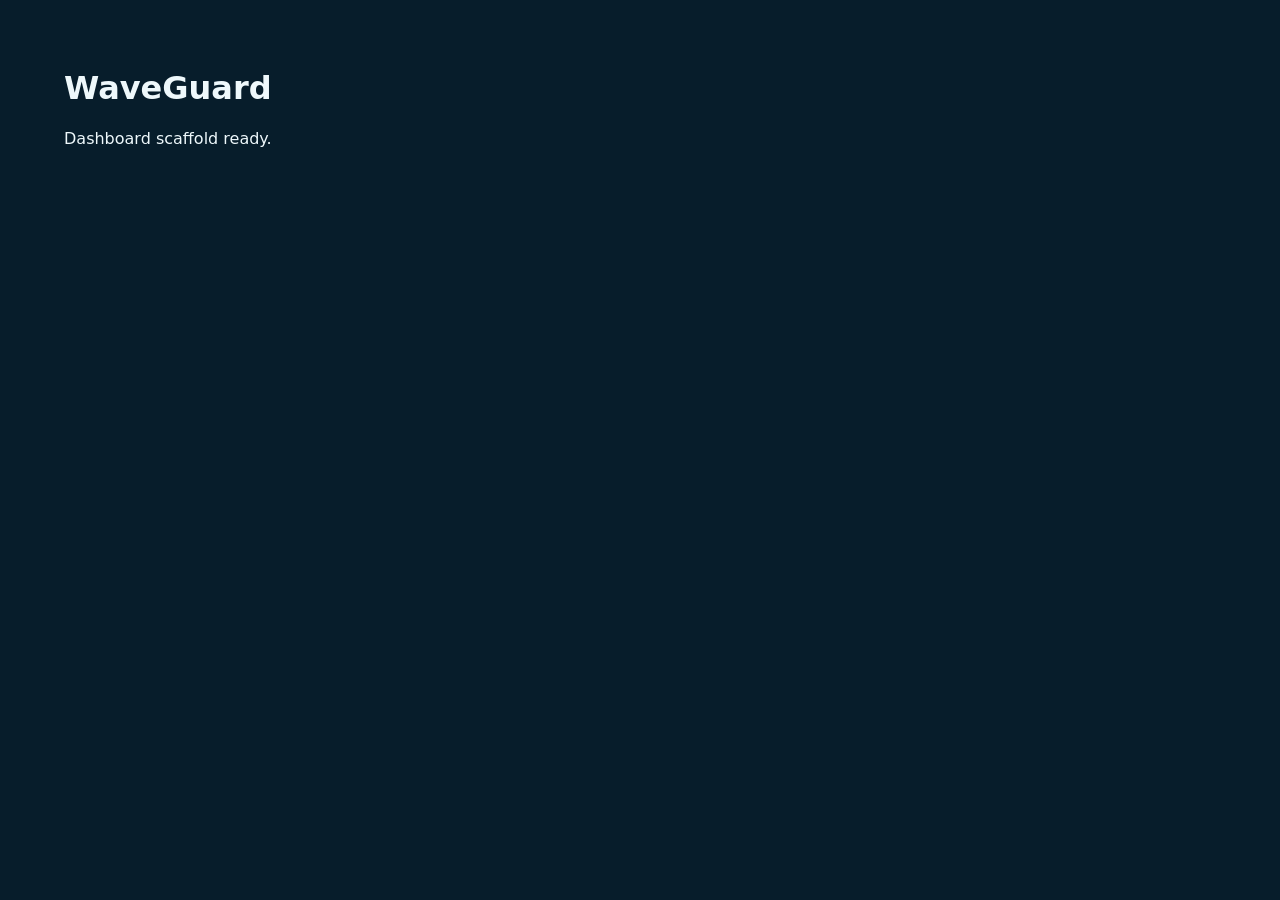
==== frontend/index.html @ 09211c55 "Add shared WaveGuard project foundation" ====
<!doctype html>
<html lang="en">
  <head>
    <meta charset="utf-8" />
    <meta name="viewport" content="width=device-width, initial-scale=1" />
    <title>WaveGuard</title>
    <link rel="stylesheet" href="styles.css" />
  </head>
  <body>
    <main>
      <h1>WaveGuard</h1>
      <p id="status">Dashboard scaffold ready.</p>
    </main>
    <script src="app.js"></script>
  </body>
</html>
---- frontend/styles.css ----
:root {
  color-scheme: dark;
  font-family: system-ui, sans-serif;
  background: #071d2b;
  color: #eef8fb;
}

body {
  margin: 0;
}

main {
  max-width: 72rem;
  margin: 0 auto;
  padding: 3rem 1.5rem;
}
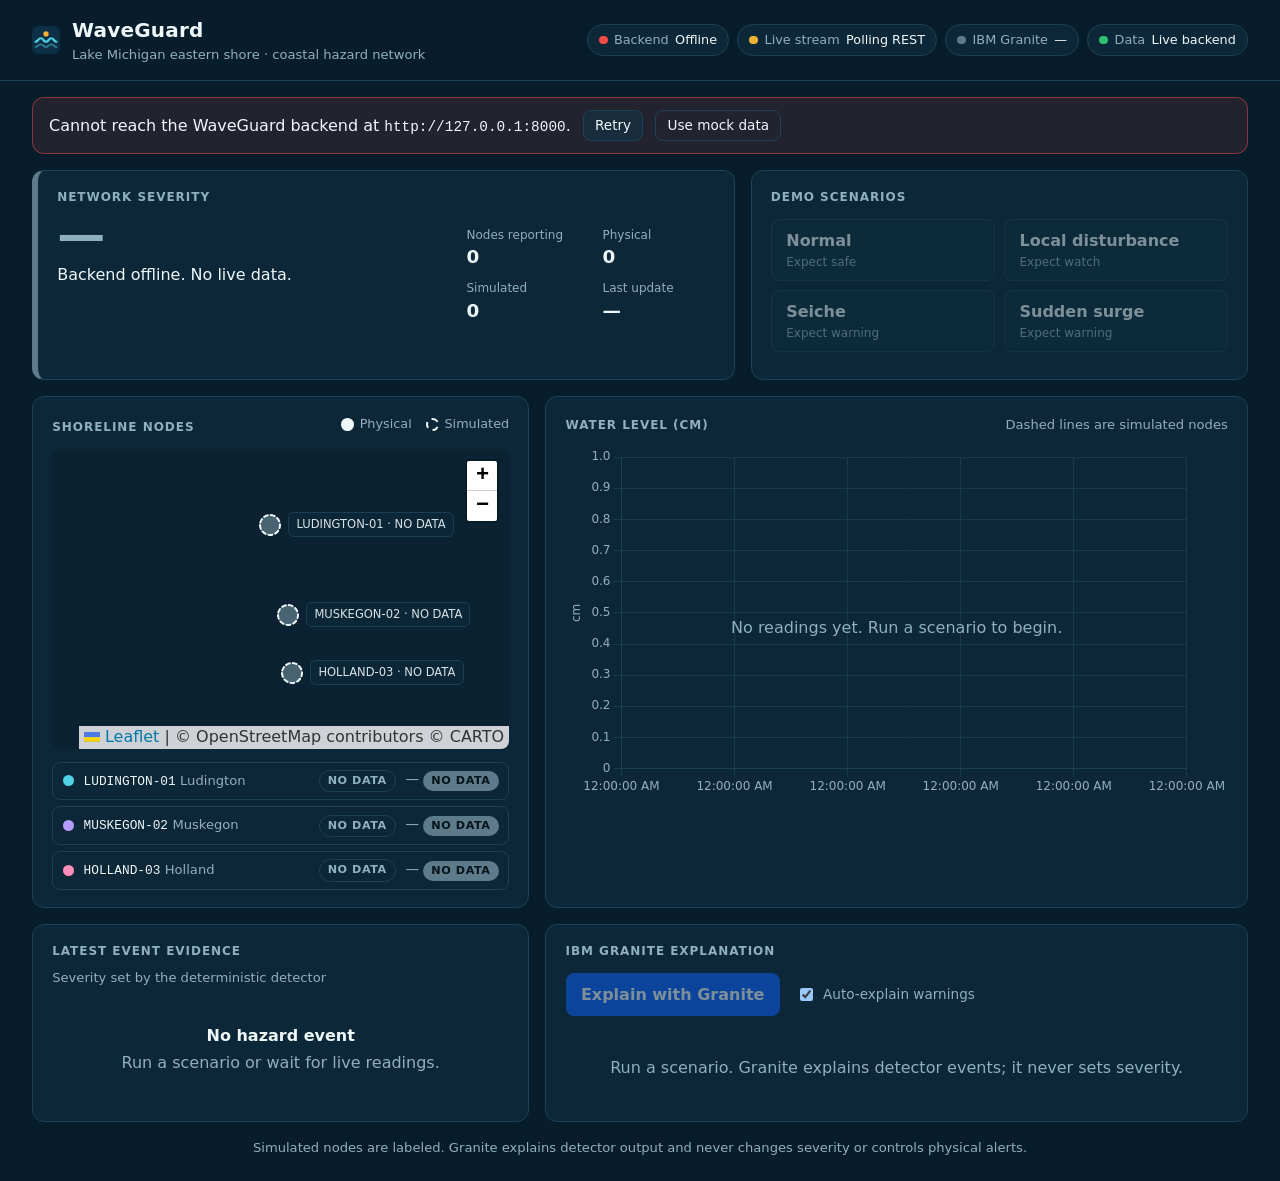
==== commit 4cc662c1: "Add operator dashboard and IBM Granite integration - Dashboard: network severity, node map with phys" ====
--- a/frontend/index.html
+++ b/frontend/index.html
@@ -3,14 +3,124 @@
   <head>
     <meta charset="utf-8" />
     <meta name="viewport" content="width=device-width, initial-scale=1" />
-    <title>WaveGuard</title>
+    <title>WaveGuard Operations</title>
+    <link rel="icon" href="assets/favicon.svg" type="image/svg+xml" />
+    <link rel="stylesheet" href="assets/vendor/leaflet/leaflet.css" />
     <link rel="stylesheet" href="styles.css" />
   </head>
   <body>
-    <main>
-      <h1>WaveGuard</h1>
-      <p id="status">Dashboard scaffold ready.</p>
+    <header class="topbar">
+      <div class="brand">
+        <img src="assets/favicon.svg" alt="" width="28" height="28" />
+        <div>
+          <h1>WaveGuard</h1>
+          <p>Lake Michigan eastern shore · coastal hazard network</p>
+        </div>
+      </div>
+      <ul class="status-list" aria-label="System status">
+        <li class="status" id="status-backend"><span class="dot"></span><span class="label">Backend</span><span class="value">Checking…</span></li>
+        <li class="status" id="status-stream"><span class="dot"></span><span class="label">Live stream</span><span class="value">—</span></li>
+        <li class="status" id="status-ibm"><span class="dot"></span><span class="label">IBM Granite</span><span class="value">—</span></li>
+        <li class="status" id="status-mode"><span class="dot"></span><span class="label">Data</span><span class="value">—</span></li>
+      </ul>
+    </header>
+
+    <div class="banner" id="offline-banner" hidden>
+      <span>Cannot reach the WaveGuard backend at <code id="api-url"></code>.</span>
+      <button type="button" class="button small" id="retry-backend">Retry</button>
+      <button type="button" class="button small ghost" id="use-mock">Use mock data</button>
+    </div>
+
+    <main class="grid">
+      <section class="panel summary" id="summary" aria-labelledby="summary-title" data-severity="unknown">
+        <div class="summary-main">
+          <h2 id="summary-title" class="eyebrow">Network severity</h2>
+          <p class="severity-word" id="overall-severity">—</p>
+          <p class="summary-text" id="summary-text">Waiting for readings…</p>
+        </div>
+        <dl class="summary-stats">
+          <div><dt>Nodes reporting</dt><dd id="stat-nodes">0</dd></div>
+          <div><dt>Physical</dt><dd id="stat-physical">0</dd></div>
+          <div><dt>Simulated</dt><dd id="stat-simulated">0</dd></div>
+          <div><dt>Last update</dt><dd id="stat-updated">—</dd></div>
+        </dl>
+      </section>
+
+      <section class="panel scenarios" aria-labelledby="scenarios-title">
+        <h2 id="scenarios-title" class="eyebrow">Demo scenarios</h2>
+        <div class="scenario-buttons">
+          <button type="button" class="button scenario" data-scenario="normal">
+            <span class="scenario-name">Normal</span><span class="scenario-hint">Expect safe</span>
+          </button>
+          <button type="button" class="button scenario" data-scenario="local_disturbance">
+            <span class="scenario-name">Local disturbance</span><span class="scenario-hint">Expect watch</span>
+          </button>
+          <button type="button" class="button scenario" data-scenario="seiche">
+            <span class="scenario-name">Seiche</span><span class="scenario-hint">Expect warning</span>
+          </button>
+          <button type="button" class="button scenario" data-scenario="sudden_surge">
+            <span class="scenario-name">Sudden surge</span><span class="scenario-hint">Expect warning</span>
+          </button>
+        </div>
+        <p class="muted small" id="scenario-status" role="status"></p>
+      </section>
+
+      <section class="panel map-panel" aria-labelledby="map-title">
+        <div class="panel-head">
+          <h2 id="map-title" class="eyebrow">Shoreline nodes</h2>
+          <div class="legend">
+            <span class="legend-item"><span class="marker-swatch physical"></span>Physical</span>
+            <span class="legend-item"><span class="marker-swatch simulated"></span>Simulated</span>
+          </div>
+        </div>
+        <div id="map" class="map" role="img" aria-label="Map of shoreline nodes"></div>
+        <ul class="node-list" id="node-list"></ul>
+      </section>
+
+      <section class="panel chart-panel" aria-labelledby="chart-title">
+        <div class="panel-head">
+          <h2 id="chart-title" class="eyebrow">Water level (cm)</h2>
+          <span class="muted small">Dashed lines are simulated nodes</span>
+        </div>
+        <div class="chart-wrap">
+          <canvas id="level-chart" aria-label="Live water level by node"></canvas>
+          <p class="chart-empty" id="chart-empty">No readings yet. Run a scenario to begin.</p>
+        </div>
+      </section>
+
+      <section class="panel event-panel" id="event-panel" aria-labelledby="event-title" aria-live="polite">
+        <div class="panel-head">
+          <h2 id="event-title" class="eyebrow">Latest event evidence</h2>
+          <span class="muted small">Severity set by the deterministic detector</span>
+        </div>
+        <div id="event-body"></div>
+      </section>
+
+      <section class="panel ibm-panel" aria-labelledby="ibm-title">
+        <div class="panel-head">
+          <h2 id="ibm-title" class="eyebrow">IBM Granite explanation</h2>
+          <span class="chip" id="ibm-model" hidden></span>
+        </div>
+        <div class="ibm-controls">
+          <button type="button" class="button primary" id="explain-button" disabled>Explain with Granite</button>
+          <label class="toggle">
+            <input type="checkbox" id="auto-explain" checked />
+            <span>Auto-explain warnings</span>
+          </label>
+        </div>
+        <div id="ibm-body" aria-live="polite"></div>
+      </section>
     </main>
+
+    <footer class="footer muted small">
+      Simulated nodes are labeled. Granite explains detector output and never changes severity or controls physical alerts.
+    </footer>
+
+    <script src="assets/vendor/chart.umd.min.js"></script>
+    <script src="assets/vendor/leaflet/leaflet.js"></script>
+    <script src="map.js"></script>
+    <script src="charts.js"></script>
+    <script src="mock.js"></script>
     <script src="app.js"></script>
   </body>
 </html>
--- a/frontend/assets/vendor/leaflet/leaflet.css
+++ b/frontend/assets/vendor/leaflet/leaflet.css
@@ -0,0 +1,661 @@
+/* required styles */
+
+.leaflet-pane,
+.leaflet-tile,
+.leaflet-marker-icon,
+.leaflet-marker-shadow,
+.leaflet-tile-container,
+.leaflet-pane > svg,
+.leaflet-pane > canvas,
+.leaflet-zoom-box,
+.leaflet-image-layer,
+.leaflet-layer {
+	position: absolute;
+	left: 0;
+	top: 0;
+	}
+.leaflet-container {
+	overflow: hidden;
+	}
+.leaflet-tile,
+.leaflet-marker-icon,
+.leaflet-marker-shadow {
+	-webkit-user-select: none;
+	   -moz-user-select: none;
+	        user-select: none;
+	  -webkit-user-drag: none;
+	}
+/* Prevents IE11 from highlighting tiles in blue */
+.leaflet-tile::selection {
+	background: transparent;
+}
+/* Safari renders non-retina tile on retina better with this, but Chrome is worse */
+.leaflet-safari .leaflet-tile {
+	image-rendering: -webkit-optimize-contrast;
+	}
+/* hack that prevents hw layers "stretching" when loading new tiles */
+.leaflet-safari .leaflet-tile-container {
+	width: 1600px;
+	height: 1600px;
+	-webkit-transform-origin: 0 0;
+	}
+.leaflet-marker-icon,
+.leaflet-marker-shadow {
+	display: block;
+	}
+/* .leaflet-container svg: reset svg max-width decleration shipped in Joomla! (joomla.org) 3.x */
+/* .leaflet-container img: map is broken in FF if you have max-width: 100% on tiles */
+.leaflet-container .leaflet-overlay-pane svg {
+	max-width: none !important;
+	max-height: none !important;
+	}
+.leaflet-container .leaflet-marker-pane img,
+.leaflet-container .leaflet-shadow-pane img,
+.leaflet-container .leaflet-tile-pane img,
+.leaflet-container img.leaflet-image-layer,
+.leaflet-container .leaflet-tile {
+	max-width: none !important;
+	max-height: none !important;
+	width: auto;
+	padding: 0;
+	}
+
+.leaflet-container img.leaflet-tile {
+	/* See: https://bugs.chromium.org/p/chromium/issues/detail?id=600120 */
+	mix-blend-mode: plus-lighter;
+}
+
+.leaflet-container.leaflet-touch-zoom {
+	-ms-touch-action: pan-x pan-y;
+	touch-action: pan-x pan-y;
+	}
+.leaflet-container.leaflet-touch-drag {
+	-ms-touch-action: pinch-zoom;
+	/* Fallback for FF which doesn't support pinch-zoom */
+	touch-action: none;
+	touch-action: pinch-zoom;
+}
+.leaflet-container.leaflet-touch-drag.leaflet-touch-zoom {
+	-ms-touch-action: none;
+	touch-action: none;
+}
+.leaflet-container {
+	-webkit-tap-highlight-color: transparent;
+}
+.leaflet-container a {
+	-webkit-tap-highlight-color: rgba(51, 181, 229, 0.4);
+}
+.leaflet-tile {
+	filter: inherit;
+	visibility: hidden;
+	}
+.leaflet-tile-loaded {
+	visibility: inherit;
+	}
+.leaflet-zoom-box {
+	width: 0;
+	height: 0;
+	-moz-box-sizing: border-box;
+	     box-sizing: border-box;
+	z-index: 800;
+	}
+/* workaround for https://bugzilla.mozilla.org/show_bug.cgi?id=888319 */
+.leaflet-overlay-pane svg {
+	-moz-user-select: none;
+	}
+
+.leaflet-pane         { z-index: 400; }
+
+.leaflet-tile-pane    { z-index: 200; }
+.leaflet-overlay-pane { z-index: 400; }
+.leaflet-shadow-pane  { z-index: 500; }
+.leaflet-marker-pane  { z-index: 600; }
+.leaflet-tooltip-pane   { z-index: 650; }
+.leaflet-popup-pane   { z-index: 700; }
+
+.leaflet-map-pane canvas { z-index: 100; }
+.leaflet-map-pane svg    { z-index: 200; }
+
+.leaflet-vml-shape {
+	width: 1px;
+	height: 1px;
+	}
+.lvml {
+	behavior: url(#default#VML);
+	display: inline-block;
+	position: absolute;
+	}
+
+
+/* control positioning */
+
+.leaflet-control {
+	position: relative;
+	z-index: 800;
+	pointer-events: visiblePainted; /* IE 9-10 doesn't have auto */
+	pointer-events: auto;
+	}
+.leaflet-top,
+.leaflet-bottom {
+	position: absolute;
+	z-index: 1000;
+	pointer-events: none;
+	}
+.leaflet-top {
+	top: 0;
+	}
+.leaflet-right {
+	right: 0;
+	}
+.leaflet-bottom {
+	bottom: 0;
+	}
+.leaflet-left {
+	left: 0;
+	}
+.leaflet-control {
+	float: left;
+	clear: both;
+	}
+.leaflet-right .leaflet-control {
+	float: right;
+	}
+.leaflet-top .leaflet-control {
+	margin-top: 10px;
+	}
+.leaflet-bottom .leaflet-control {
+	margin-bottom: 10px;
+	}
+.leaflet-left .leaflet-control {
+	margin-left: 10px;
+	}
+.leaflet-right .leaflet-control {
+	margin-right: 10px;
+	}
+
+
+/* zoom and fade animations */
+
+.leaflet-fade-anim .leaflet-popup {
+	opacity: 0;
+	-webkit-transition: opacity 0.2s linear;
+	   -moz-transition: opacity 0.2s linear;
+	        transition: opacity 0.2s linear;
+	}
+.leaflet-fade-anim .leaflet-map-pane .leaflet-popup {
+	opacity: 1;
+	}
+.leaflet-zoom-animated {
+	-webkit-transform-origin: 0 0;
+	    -ms-transform-origin: 0 0;
+	        transform-origin: 0 0;
+	}
+svg.leaflet-zoom-animated {
+	will-change: transform;
+}
+
+.leaflet-zoom-anim .leaflet-zoom-animated {
+	-webkit-transition: -webkit-transform 0.25s cubic-bezier(0,0,0.25,1);
+	   -moz-transition:    -moz-transform 0.25s cubic-bezier(0,0,0.25,1);
+	        transition:         transform 0.25s cubic-bezier(0,0,0.25,1);
+	}
+.leaflet-zoom-anim .leaflet-tile,
+.leaflet-pan-anim .leaflet-tile {
+	-webkit-transition: none;
+	   -moz-transition: none;
+	        transition: none;
+	}
+
+.leaflet-zoom-anim .leaflet-zoom-hide {
+	visibility: hidden;
+	}
+
+
+/* cursors */
+
+.leaflet-interactive {
+	cursor: pointer;
+	}
+.leaflet-grab {
+	cursor: -webkit-grab;
+	cursor:    -moz-grab;
+	cursor:         grab;
+	}
+.leaflet-crosshair,
+.leaflet-crosshair .leaflet-interactive {
+	cursor: crosshair;
+	}
+.leaflet-popup-pane,
+.leaflet-control {
+	cursor: auto;
+	}
+.leaflet-dragging .leaflet-grab,
+.leaflet-dragging .leaflet-grab .leaflet-interactive,
+.leaflet-dragging .leaflet-marker-draggable {
+	cursor: move;
+	cursor: -webkit-grabbing;
+	cursor:    -moz-grabbing;
+	cursor:         grabbing;
+	}
+
+/* marker & overlays interactivity */
+.leaflet-marker-icon,
+.leaflet-marker-shadow,
+.leaflet-image-layer,
+.leaflet-pane > svg path,
+.leaflet-tile-container {
+	pointer-events: none;
+	}
+
+.leaflet-marker-icon.leaflet-interactive,
+.leaflet-image-layer.leaflet-interactive,
+.leaflet-pane > svg path.leaflet-interactive,
+svg.leaflet-image-layer.leaflet-interactive path {
+	pointer-events: visiblePainted; /* IE 9-10 doesn't have auto */
+	pointer-events: auto;
+	}
+
+/* visual tweaks */
+
+.leaflet-container {
+	background: #ddd;
+	outline-offset: 1px;
+	}
+.leaflet-container a {
+	color: #0078A8;
+	}
+.leaflet-zoom-box {
+	border: 2px dotted #38f;
+	background: rgba(255,255,255,0.5);
+	}
+
+
+/* general typography */
+.leaflet-container {
+	font-family: "Helvetica Neue", Arial, Helvetica, sans-serif;
+	font-size: 12px;
+	font-size: 0.75rem;
+	line-height: 1.5;
+	}
+
+
+/* general toolbar styles */
+
+.leaflet-bar {
+	box-shadow: 0 1px 5px rgba(0,0,0,0.65);
+	border-radius: 4px;
+	}
+.leaflet-bar a {
+	background-color: #fff;
+	border-bottom: 1px solid #ccc;
+	width: 26px;
+	height: 26px;
+	line-height: 26px;
+	display: block;
+	text-align: center;
+	text-decoration: none;
+	color: black;
+	}
+.leaflet-bar a,
+.leaflet-control-layers-toggle {
+	background-position: 50% 50%;
+	background-repeat: no-repeat;
+	display: block;
+	}
+.leaflet-bar a:hover,
+.leaflet-bar a:focus {
+	background-color: #f4f4f4;
+	}
+.leaflet-bar a:first-child {
+	border-top-left-radius: 4px;
+	border-top-right-radius: 4px;
+	}
+.leaflet-bar a:last-child {
+	border-bottom-left-radius: 4px;
+	border-bottom-right-radius: 4px;
+	border-bottom: none;
+	}
+.leaflet-bar a.leaflet-disabled {
+	cursor: default;
+	background-color: #f4f4f4;
+	color: #bbb;
+	}
+
+.leaflet-touch .leaflet-bar a {
+	width: 30px;
+	height: 30px;
+	line-height: 30px;
+	}
+.leaflet-touch .leaflet-bar a:first-child {
+	border-top-left-radius: 2px;
+	border-top-right-radius: 2px;
+	}
+.leaflet-touch .leaflet-bar a:last-child {
+	border-bottom-left-radius: 2px;
+	border-bottom-right-radius: 2px;
+	}
+
+/* zoom control */
+
+.leaflet-control-zoom-in,
+.leaflet-control-zoom-out {
+	font: bold 18px 'Lucida Console', Monaco, monospace;
+	text-indent: 1px;
+	}
+
+.leaflet-touch .leaflet-control-zoom-in, .leaflet-touch .leaflet-control-zoom-out  {
+	font-size: 22px;
+	}
+
+
+/* layers control */
+
+.leaflet-control-layers {
+	box-shadow: 0 1px 5px rgba(0,0,0,0.4);
+	background: #fff;
+	border-radius: 5px;
+	}
+.leaflet-control-layers-toggle {
+	background-image: url(images/layers.png);
+	width: 36px;
+	height: 36px;
+	}
+.leaflet-retina .leaflet-control-layers-toggle {
+	background-image: url(images/layers-2x.png);
+	background-size: 26px 26px;
+	}
+.leaflet-touch .leaflet-control-layers-toggle {
+	width: 44px;
+	height: 44px;
+	}
+.leaflet-control-layers .leaflet-control-layers-list,
+.leaflet-control-layers-expanded .leaflet-control-layers-toggle {
+	display: none;
+	}
+.leaflet-control-layers-expanded .leaflet-control-layers-list {
+	display: block;
+	position: relative;
+	}
+.leaflet-control-layers-expanded {
+	padding: 6px 10px 6px 6px;
+	color: #333;
+	background: #fff;
+	}
+.leaflet-control-layers-scrollbar {
+	overflow-y: scroll;
+	overflow-x: hidden;
+	padding-right: 5px;
+	}
+.leaflet-control-layers-selector {
+	margin-top: 2px;
+	position: relative;
+	top: 1px;
+	}
+.leaflet-control-layers label {
+	display: block;
+	font-size: 13px;
+	font-size: 1.08333em;
+	}
+.leaflet-control-layers-separator {
+	height: 0;
+	border-top: 1px solid #ddd;
+	margin: 5px -10px 5px -6px;
+	}
+
+/* Default icon URLs */
+.leaflet-default-icon-path { /* used only in path-guessing heuristic, see L.Icon.Default */
+	background-image: url(images/marker-icon.png);
+	}
+
+
+/* attribution and scale controls */
+
+.leaflet-container .leaflet-control-attribution {
+	background: #fff;
+	background: rgba(255, 255, 255, 0.8);
+	margin: 0;
+	}
+.leaflet-control-attribution,
+.leaflet-control-scale-line {
+	padding: 0 5px;
+	color: #333;
+	line-height: 1.4;
+	}
+.leaflet-control-attribution a {
+	text-decoration: none;
+	}
+.leaflet-control-attribution a:hover,
+.leaflet-control-attribution a:focus {
+	text-decoration: underline;
+	}
+.leaflet-attribution-flag {
+	display: inline !important;
+	vertical-align: baseline !important;
+	width: 1em;
+	height: 0.6669em;
+	}
+.leaflet-left .leaflet-control-scale {
+	margin-left: 5px;
+	}
+.leaflet-bottom .leaflet-control-scale {
+	margin-bottom: 5px;
+	}
+.leaflet-control-scale-line {
+	border: 2px solid #777;
+	border-top: none;
+	line-height: 1.1;
+	padding: 2px 5px 1px;
+	white-space: nowrap;
+	-moz-box-sizing: border-box;
+	     box-sizing: border-box;
+	background: rgba(255, 255, 255, 0.8);
+	text-shadow: 1px 1px #fff;
+	}
+.leaflet-control-scale-line:not(:first-child) {
+	border-top: 2px solid #777;
+	border-bottom: none;
+	margin-top: -2px;
+	}
+.leaflet-control-scale-line:not(:first-child):not(:last-child) {
+	border-bottom: 2px solid #777;
+	}
+
+.leaflet-touch .leaflet-control-attribution,
+.leaflet-touch .leaflet-control-layers,
+.leaflet-touch .leaflet-bar {
+	box-shadow: none;
+	}
+.leaflet-touch .leaflet-control-layers,
+.leaflet-touch .leaflet-bar {
+	border: 2px solid rgba(0,0,0,0.2);
+	background-clip: padding-box;
+	}
+
+
+/* popup */
+
+.leaflet-popup {
+	position: absolute;
+	text-align: center;
+	margin-bottom: 20px;
+	}
+.leaflet-popup-content-wrapper {
+	padding: 1px;
+	text-align: left;
+	border-radius: 12px;
+	}
+.leaflet-popup-content {
+	margin: 13px 24px 13px 20px;
+	line-height: 1.3;
+	font-size: 13px;
+	font-size: 1.08333em;
+	min-height: 1px;
+	}
+.leaflet-popup-content p {
+	margin: 17px 0;
+	margin: 1.3em 0;
+	}
+.leaflet-popup-tip-container {
+	width: 40px;
+	height: 20px;
+	position: absolute;
+	left: 50%;
+	margin-top: -1px;
+	margin-left: -20px;
+	overflow: hidden;
+	pointer-events: none;
+	}
+.leaflet-popup-tip {
+	width: 17px;
+	height: 17px;
+	padding: 1px;
+
+	margin: -10px auto 0;
+	pointer-events: auto;
+
+	-webkit-transform: rotate(45deg);
+	   -moz-transform: rotate(45deg);
+	    -ms-transform: rotate(45deg);
+	        transform: rotate(45deg);
+	}
+.leaflet-popup-content-wrapper,
+.leaflet-popup-tip {
+	background: white;
+	color: #333;
+	box-shadow: 0 3px 14px rgba(0,0,0,0.4);
+	}
+.leaflet-container a.leaflet-popup-close-button {
+	position: absolute;
+	top: 0;
+	right: 0;
+	border: none;
+	text-align: center;
+	width: 24px;
+	height: 24px;
+	font: 16px/24px Tahoma, Verdana, sans-serif;
+	color: #757575;
+	text-decoration: none;
+	background: transparent;
+	}
+.leaflet-container a.leaflet-popup-close-button:hover,
+.leaflet-container a.leaflet-popup-close-button:focus {
+	color: #585858;
+	}
+.leaflet-popup-scrolled {
+	overflow: auto;
+	}
+
+.leaflet-oldie .leaflet-popup-content-wrapper {
+	-ms-zoom: 1;
+	}
+.leaflet-oldie .leaflet-popup-tip {
+	width: 24px;
+	margin: 0 auto;
+
+	-ms-filter: "progid:DXImageTransform.Microsoft.Matrix(M11=0.70710678, M12=0.70710678, M21=-0.70710678, M22=0.70710678)";
+	filter: progid:DXImageTransform.Microsoft.Matrix(M11=0.70710678, M12=0.70710678, M21=-0.70710678, M22=0.70710678);
+	}
+
+.leaflet-oldie .leaflet-control-zoom,
+.leaflet-oldie .leaflet-control-layers,
+.leaflet-oldie .leaflet-popup-content-wrapper,
+.leaflet-oldie .leaflet-popup-tip {
+	border: 1px solid #999;
+	}
+
+
+/* div icon */
+
+.leaflet-div-icon {
+	background: #fff;
+	border: 1px solid #666;
+	}
+
+
+/* Tooltip */
+/* Base styles for the element that has a tooltip */
+.leaflet-tooltip {
+	position: absolute;
+	padding: 6px;
+	background-color: #fff;
+	border: 1px solid #fff;
+	border-radius: 3px;
+	color: #222;
+	white-space: nowrap;
+	-webkit-user-select: none;
+	-moz-user-select: none;
+	-ms-user-select: none;
+	user-select: none;
+	pointer-events: none;
+	box-shadow: 0 1px 3px rgba(0,0,0,0.4);
+	}
+.leaflet-tooltip.leaflet-interactive {
+	cursor: pointer;
+	pointer-events: auto;
+	}
+.leaflet-tooltip-top:before,
+.leaflet-tooltip-bottom:before,
+.leaflet-tooltip-left:before,
+.leaflet-tooltip-right:before {
+	position: absolute;
+	pointer-events: none;
+	border: 6px solid transparent;
+	background: transparent;
+	content: "";
+	}
+
+/* Directions */
+
+.leaflet-tooltip-bottom {
+	margin-top: 6px;
+}
+.leaflet-tooltip-top {
+	margin-top: -6px;
+}
+.leaflet-tooltip-bottom:before,
+.leaflet-tooltip-top:before {
+	left: 50%;
+	margin-left: -6px;
+	}
+.leaflet-tooltip-top:before {
+	bottom: 0;
+	margin-bottom: -12px;
+	border-top-color: #fff;
+	}
+.leaflet-tooltip-bottom:before {
+	top: 0;
+	margin-top: -12px;
+	margin-left: -6px;
+	border-bottom-color: #fff;
+	}
+.leaflet-tooltip-left {
+	margin-left: -6px;
+}
+.leaflet-tooltip-right {
+	margin-left: 6px;
+}
+.leaflet-tooltip-left:before,
+.leaflet-tooltip-right:before {
+	top: 50%;
+	margin-top: -6px;
+	}
+.leaflet-tooltip-left:before {
+	right: 0;
+	margin-right: -12px;
+	border-left-color: #fff;
+	}
+.leaflet-tooltip-right:before {
+	left: 0;
+	margin-left: -12px;
+	border-right-color: #fff;
+	}
+
+/* Printing */
+
+@media print {
+	/* Prevent printers from removing background-images of controls. */
+	.leaflet-control {
+		-webkit-print-color-adjust: exact;
+		print-color-adjust: exact;
+		}
+	}
--- a/frontend/styles.css
+++ b/frontend/styles.css
@@ -1,16 +1,798 @@
 :root {
   color-scheme: dark;
-  font-family: system-ui, sans-serif;
-  background: #071d2b;
-  color: #eef8fb;
+  --bg: #071d2b;
+  --panel: #0c2737;
+  --panel-raised: #11334699;
+  --border: #1c4257;
+  --text: #eef8fb;
+  --muted: #8fb0c0;
+  --accent: #4fd1e8;
+  --safe: #2fbf71;
+  --watch: #f2b134;
+  --warning: #ef4b4b;
+  --unknown: #5d7b8a;
+  --node-ludington: #4fd1e8;
+  --node-muskegon: #b69cff;
+  --node-holland: #ff8fb8;
+  --radius: 12px;
+  --mono: ui-monospace, "Cascadia Mono", "SF Mono", Menlo, Consolas, monospace;
+  font-family: system-ui, -apple-system, "Segoe UI", sans-serif;
+  background: var(--bg);
+  color: var(--text);
+}
+
+* {
+  box-sizing: border-box;
 }
 
 body {
   margin: 0;
-}
-
-main {
-  max-width: 72rem;
+  min-height: 100vh;
+  background: var(--bg);
+  line-height: 1.45;
+}
+
+h1,
+h2,
+h3,
+p {
+  margin: 0;
+}
+
+code {
+  font-family: var(--mono);
+  font-size: 0.9em;
+}
+
+.muted {
+  color: var(--muted);
+}
+
+.small {
+  font-size: 0.82rem;
+}
+
+.eyebrow {
+  font-size: 0.75rem;
+  font-weight: 600;
+  letter-spacing: 0.08em;
+  text-transform: uppercase;
+  color: var(--muted);
+}
+
+/* Top bar */
+
+.topbar {
+  display: flex;
+  flex-wrap: wrap;
+  gap: 1rem;
+  align-items: center;
+  justify-content: space-between;
+  padding: 1rem clamp(1rem, 3vw, 2rem);
+  border-bottom: 1px solid var(--border);
+}
+
+.brand {
+  display: flex;
+  gap: 0.75rem;
+  align-items: center;
+}
+
+.brand h1 {
+  font-size: 1.25rem;
+  letter-spacing: 0.01em;
+}
+
+.brand p {
+  font-size: 0.82rem;
+  color: var(--muted);
+}
+
+.status-list {
+  display: flex;
+  flex-wrap: wrap;
+  gap: 0.5rem;
+  margin: 0;
+  padding: 0;
+  list-style: none;
+}
+
+.status {
+  display: flex;
+  gap: 0.4rem;
+  align-items: center;
+  padding: 0.35rem 0.7rem;
+  border: 1px solid var(--border);
+  border-radius: 999px;
+  font-size: 0.8rem;
+  background: var(--panel);
+}
+
+.status .label {
+  color: var(--muted);
+}
+
+.dot {
+  width: 0.55rem;
+  height: 0.55rem;
+  border-radius: 50%;
+  background: var(--unknown);
+  flex: none;
+}
+
+.status[data-tone="ok"] .dot {
+  background: var(--safe);
+}
+
+.status[data-tone="pending"] .dot {
+  background: var(--watch);
+  animation: pulse 1.2s ease-in-out infinite;
+}
+
+.status[data-tone="bad"] .dot {
+  background: var(--warning);
+}
+
+.status[data-tone="info"] .dot {
+  background: var(--accent);
+}
+
+@keyframes pulse {
+  50% {
+    opacity: 0.35;
+  }
+}
+
+.banner {
+  display: flex;
+  flex-wrap: wrap;
+  gap: 0.75rem;
+  align-items: center;
+  margin: 1rem clamp(1rem, 3vw, 2rem) 0;
+  padding: 0.75rem 1rem;
+  border: 1px solid color-mix(in srgb, var(--warning) 50%, transparent);
+  border-radius: var(--radius);
+  background: color-mix(in srgb, var(--warning) 12%, var(--bg));
+}
+
+.banner[hidden] {
+  display: none;
+}
+
+/* Layout */
+
+.grid {
+  display: grid;
+  grid-template-columns: repeat(12, minmax(0, 1fr));
+  gap: 1rem;
+  padding: 1rem clamp(1rem, 3vw, 2rem);
+  max-width: 96rem;
   margin: 0 auto;
-  padding: 3rem 1.5rem;
-}
+}
+
+.panel {
+  min-width: 0;
+  padding: 1.1rem 1.2rem;
+  border: 1px solid var(--border);
+  border-radius: var(--radius);
+  background: var(--panel);
+}
+
+.panel-head {
+  display: flex;
+  flex-wrap: wrap;
+  gap: 0.5rem;
+  align-items: baseline;
+  justify-content: space-between;
+  margin-bottom: 0.8rem;
+}
+
+.summary {
+  grid-column: span 7;
+}
+
+.scenarios {
+  grid-column: span 5;
+}
+
+.map-panel {
+  grid-column: span 5;
+}
+
+.chart-panel {
+  grid-column: span 7;
+}
+
+.event-panel {
+  grid-column: span 5;
+}
+
+.ibm-panel {
+  grid-column: span 7;
+}
+
+@media (max-width: 1100px) {
+  .summary,
+  .scenarios,
+  .map-panel,
+  .chart-panel,
+  .event-panel,
+  .ibm-panel {
+    grid-column: 1 / -1;
+  }
+}
+
+/* Network summary */
+
+.summary {
+  display: flex;
+  flex-wrap: wrap;
+  gap: 1.25rem;
+  justify-content: space-between;
+  border-left: 6px solid var(--sev, var(--unknown));
+  transition: border-color 0.3s;
+}
+
+.summary[data-severity="safe"] {
+  --sev: var(--safe);
+}
+
+.summary[data-severity="watch"] {
+  --sev: var(--watch);
+}
+
+.summary[data-severity="warning"] {
+  --sev: var(--warning);
+  background: color-mix(in srgb, var(--warning) 10%, var(--panel));
+}
+
+.severity-word {
+  margin: 0.2rem 0 0.35rem;
+  font-size: clamp(2rem, 5vw, 3rem);
+  font-weight: 750;
+  line-height: 1;
+  letter-spacing: 0.02em;
+  text-transform: uppercase;
+  color: var(--sev, var(--muted));
+}
+
+.summary-text {
+  max-width: 34rem;
+}
+
+.summary-stats {
+  display: grid;
+  grid-template-columns: repeat(2, minmax(7rem, 1fr));
+  gap: 0.6rem 1.5rem;
+  margin: 0;
+  align-content: center;
+}
+
+.summary-stats dt {
+  font-size: 0.75rem;
+  color: var(--muted);
+}
+
+.summary-stats dd {
+  margin: 0;
+  font-size: 1.15rem;
+  font-weight: 600;
+  font-variant-numeric: tabular-nums;
+}
+
+/* Buttons */
+
+.button {
+  font: inherit;
+  color: var(--text);
+  background: var(--panel-raised);
+  border: 1px solid var(--border);
+  border-radius: 8px;
+  padding: 0.55rem 0.9rem;
+  cursor: pointer;
+  transition: background 0.15s, border-color 0.15s;
+}
+
+.button:hover:not(:disabled) {
+  border-color: var(--accent);
+}
+
+.button:focus-visible,
+.toggle input:focus-visible {
+  outline: 2px solid var(--accent);
+  outline-offset: 2px;
+}
+
+.button:disabled {
+  opacity: 0.5;
+  cursor: not-allowed;
+}
+
+.button.small {
+  padding: 0.3rem 0.7rem;
+  font-size: 0.85rem;
+}
+
+.button.ghost {
+  background: transparent;
+}
+
+.button.primary {
+  background: #0f62fe;
+  border-color: #0f62fe;
+  font-weight: 600;
+}
+
+.button.primary:hover:not(:disabled) {
+  background: #0353e9;
+  border-color: #a6c8ff;
+}
+
+.scenario-buttons {
+  display: grid;
+  grid-template-columns: repeat(2, minmax(0, 1fr));
+  gap: 0.6rem;
+  margin: 0.8rem 0 0.6rem;
+}
+
+.scenario {
+  display: flex;
+  flex-direction: column;
+  align-items: flex-start;
+  gap: 0.1rem;
+  text-align: left;
+}
+
+.scenario-name {
+  font-weight: 600;
+}
+
+.scenario-hint {
+  font-size: 0.75rem;
+  color: var(--muted);
+}
+
+.scenario[aria-busy="true"] {
+  border-color: var(--accent);
+  animation: pulse 1s ease-in-out infinite;
+}
+
+.scenario.active {
+  border-color: var(--accent);
+  background: color-mix(in srgb, var(--accent) 12%, var(--panel));
+}
+
+/* Map */
+
+.legend {
+  display: flex;
+  gap: 0.9rem;
+  font-size: 0.8rem;
+  color: var(--muted);
+}
+
+.legend-item {
+  display: inline-flex;
+  gap: 0.35rem;
+  align-items: center;
+}
+
+.marker-swatch {
+  width: 0.8rem;
+  height: 0.8rem;
+  border-radius: 50%;
+  border: 2px solid var(--text);
+}
+
+.marker-swatch.physical {
+  background: var(--text);
+}
+
+.marker-swatch.simulated {
+  border-style: dashed;
+}
+
+.map {
+  height: 300px;
+  border-radius: 8px;
+  overflow: hidden;
+  background: #0a2232;
+}
+
+.map-fallback {
+  display: grid;
+  place-items: center;
+  height: 100%;
+  padding: 1rem;
+  text-align: center;
+  color: var(--muted);
+}
+
+.leaflet-container {
+  font: inherit;
+  background: #0a2232;
+}
+
+.leaflet-tooltip.node-label {
+  padding: 0.2rem 0.45rem;
+  border: 1px solid var(--border);
+  border-radius: 6px;
+  background: var(--panel);
+  color: var(--text);
+  font-size: 0.72rem;
+  box-shadow: none;
+}
+
+.leaflet-tooltip.node-label::before {
+  display: none;
+}
+
+.node-list {
+  display: grid;
+  gap: 0.4rem;
+  margin: 0.8rem 0 0;
+  padding: 0;
+  list-style: none;
+}
+
+.node-row {
+  display: grid;
+  grid-template-columns: auto 1fr auto auto;
+  gap: 0.6rem;
+  align-items: center;
+  padding: 0.45rem 0.6rem;
+  border: 1px solid var(--border);
+  border-radius: 8px;
+  font-size: 0.85rem;
+}
+
+.node-row .swatch {
+  width: 0.7rem;
+  height: 0.7rem;
+  border-radius: 50%;
+}
+
+.node-row .node-name {
+  font-family: var(--mono);
+  font-size: 0.8rem;
+}
+
+.node-row .node-level {
+  font-variant-numeric: tabular-nums;
+  color: var(--muted);
+}
+
+/* Tags */
+
+.tag,
+.chip,
+.badge {
+  display: inline-flex;
+  align-items: center;
+  gap: 0.3rem;
+  padding: 0.12rem 0.5rem;
+  border-radius: 999px;
+  font-size: 0.7rem;
+  font-weight: 650;
+  letter-spacing: 0.05em;
+  text-transform: uppercase;
+  white-space: nowrap;
+}
+
+.chip {
+  border: 1px solid var(--border);
+  color: var(--muted);
+  text-transform: none;
+  letter-spacing: 0;
+  font-family: var(--mono);
+  font-weight: 500;
+}
+
+.chip[hidden] {
+  display: none;
+}
+
+.tag.physical {
+  background: var(--text);
+  color: var(--bg);
+}
+
+.tag.simulated {
+  border: 1px dashed var(--muted);
+  color: var(--muted);
+}
+
+.tag.unknown-source {
+  border: 1px solid var(--border);
+  color: var(--muted);
+}
+
+.badge {
+  color: #06141c;
+  background: var(--unknown);
+}
+
+.badge.safe {
+  background: var(--safe);
+}
+
+.badge.watch {
+  background: var(--watch);
+}
+
+.badge.warning {
+  background: var(--warning);
+  color: #fff;
+}
+
+/* Chart */
+
+.chart-wrap {
+  position: relative;
+  height: 360px;
+}
+
+.chart-empty {
+  position: absolute;
+  inset: 0;
+  display: grid;
+  place-items: center;
+  color: var(--muted);
+  pointer-events: none;
+}
+
+.chart-empty[hidden] {
+  display: none;
+}
+
+/* Event evidence */
+
+.event-header {
+  display: flex;
+  flex-wrap: wrap;
+  gap: 0.6rem;
+  align-items: center;
+  margin-bottom: 0.9rem;
+}
+
+.event-header h3 {
+  font-size: 1.2rem;
+}
+
+.metrics {
+  display: grid;
+  grid-template-columns: repeat(2, minmax(0, 1fr));
+  gap: 0.6rem;
+  margin: 0 0 0.9rem;
+}
+
+.metric {
+  padding: 0.6rem 0.75rem;
+  border: 1px solid var(--border);
+  border-radius: 8px;
+}
+
+.metric dt {
+  font-size: 0.72rem;
+  color: var(--muted);
+}
+
+.metric dd {
+  margin: 0.1rem 0 0;
+  font-size: 1.25rem;
+  font-weight: 650;
+  font-variant-numeric: tabular-nums;
+}
+
+.meter {
+  height: 4px;
+  margin-top: 0.4rem;
+  border-radius: 2px;
+  background: var(--border);
+  overflow: hidden;
+}
+
+.meter span {
+  display: block;
+  height: 100%;
+  background: var(--accent);
+}
+
+.affected {
+  display: flex;
+  flex-wrap: wrap;
+  gap: 0.4rem;
+  margin: 0.4rem 0 0.9rem;
+  padding: 0;
+  list-style: none;
+}
+
+.affected li {
+  display: inline-flex;
+  gap: 0.4rem;
+  align-items: center;
+  padding: 0.25rem 0.5rem;
+  border: 1px solid var(--border);
+  border-radius: 6px;
+  font-family: var(--mono);
+  font-size: 0.78rem;
+}
+
+.event-meta {
+  font-family: var(--mono);
+  font-size: 0.75rem;
+  color: var(--muted);
+}
+
+.empty-state {
+  padding: 1.5rem 0.5rem;
+  text-align: center;
+  color: var(--muted);
+}
+
+.empty-state strong {
+  display: block;
+  margin-bottom: 0.25rem;
+  color: var(--text);
+}
+
+/* IBM panel */
+
+.ibm-controls {
+  display: flex;
+  flex-wrap: wrap;
+  gap: 1rem;
+  align-items: center;
+  margin-bottom: 1rem;
+}
+
+.toggle {
+  display: inline-flex;
+  gap: 0.45rem;
+  align-items: center;
+  font-size: 0.85rem;
+  color: var(--muted);
+  cursor: pointer;
+}
+
+.source-label {
+  display: flex;
+  flex-wrap: wrap;
+  gap: 0.5rem;
+  align-items: center;
+  margin-bottom: 0.9rem;
+  font-size: 0.78rem;
+  color: var(--muted);
+}
+
+.source-label .tag {
+  background: #0f62fe;
+  color: #fff;
+}
+
+.source-label .tag.prerecorded,
+.source-label .tag.mock {
+  background: var(--watch);
+  color: #06141c;
+}
+
+.explanation {
+  display: grid;
+  gap: 1rem;
+}
+
+.explanation h3 {
+  margin-bottom: 0.35rem;
+  font-size: 0.78rem;
+  font-weight: 600;
+  letter-spacing: 0.06em;
+  text-transform: uppercase;
+  color: var(--muted);
+}
+
+.explanation .summary-copy {
+  font-size: 1.02rem;
+}
+
+.explanation ul,
+.explanation ol {
+  margin: 0;
+  padding-left: 1.2rem;
+}
+
+.explanation li + li {
+  margin-top: 0.25rem;
+}
+
+.columns {
+  display: grid;
+  grid-template-columns: repeat(2, minmax(0, 1fr));
+  gap: 1rem;
+}
+
+@media (max-width: 640px) {
+  .columns,
+  .metrics,
+  .scenario-buttons {
+    grid-template-columns: 1fr;
+  }
+}
+
+.public-warning {
+  padding: 0.85rem 1rem;
+  border: 1px solid color-mix(in srgb, var(--watch) 45%, transparent);
+  border-radius: 8px;
+  background: color-mix(in srgb, var(--watch) 8%, var(--panel));
+}
+
+.public-warning blockquote {
+  margin: 0.4rem 0 0.6rem;
+  font-size: 1rem;
+}
+
+.public-warning-foot {
+  display: flex;
+  flex-wrap: wrap;
+  gap: 0.6rem;
+  align-items: center;
+  justify-content: space-between;
+}
+
+.error-state {
+  padding: 0.9rem 1rem;
+  border: 1px solid color-mix(in srgb, var(--warning) 50%, transparent);
+  border-radius: 8px;
+  background: color-mix(in srgb, var(--warning) 10%, var(--panel));
+}
+
+.error-state p + p {
+  margin-top: 0.35rem;
+}
+
+.error-actions {
+  display: flex;
+  flex-wrap: wrap;
+  gap: 0.5rem;
+  margin-top: 0.8rem;
+}
+
+.loading {
+  display: grid;
+  gap: 0.55rem;
+}
+
+.loading-line {
+  height: 0.8rem;
+  border-radius: 4px;
+  background: linear-gradient(90deg, var(--border), #24536b, var(--border));
+  background-size: 200% 100%;
+  animation: shimmer 1.4s linear infinite;
+}
+
+.loading-line:nth-child(2) {
+  width: 88%;
+}
+
+.loading-line:nth-child(3) {
+  width: 64%;
+}
+
+@keyframes shimmer {
+  to {
+    background-position: -200% 0;
+  }
+}
+
+.footer {
+  padding: 0 clamp(1rem, 3vw, 2rem) 1.5rem;
+  text-align: center;
+}
+
+@media (prefers-reduced-motion: reduce) {
+  *,
+  *::before,
+  *::after {
+    animation: none !important;
+    transition: none !important;
+  }
+}
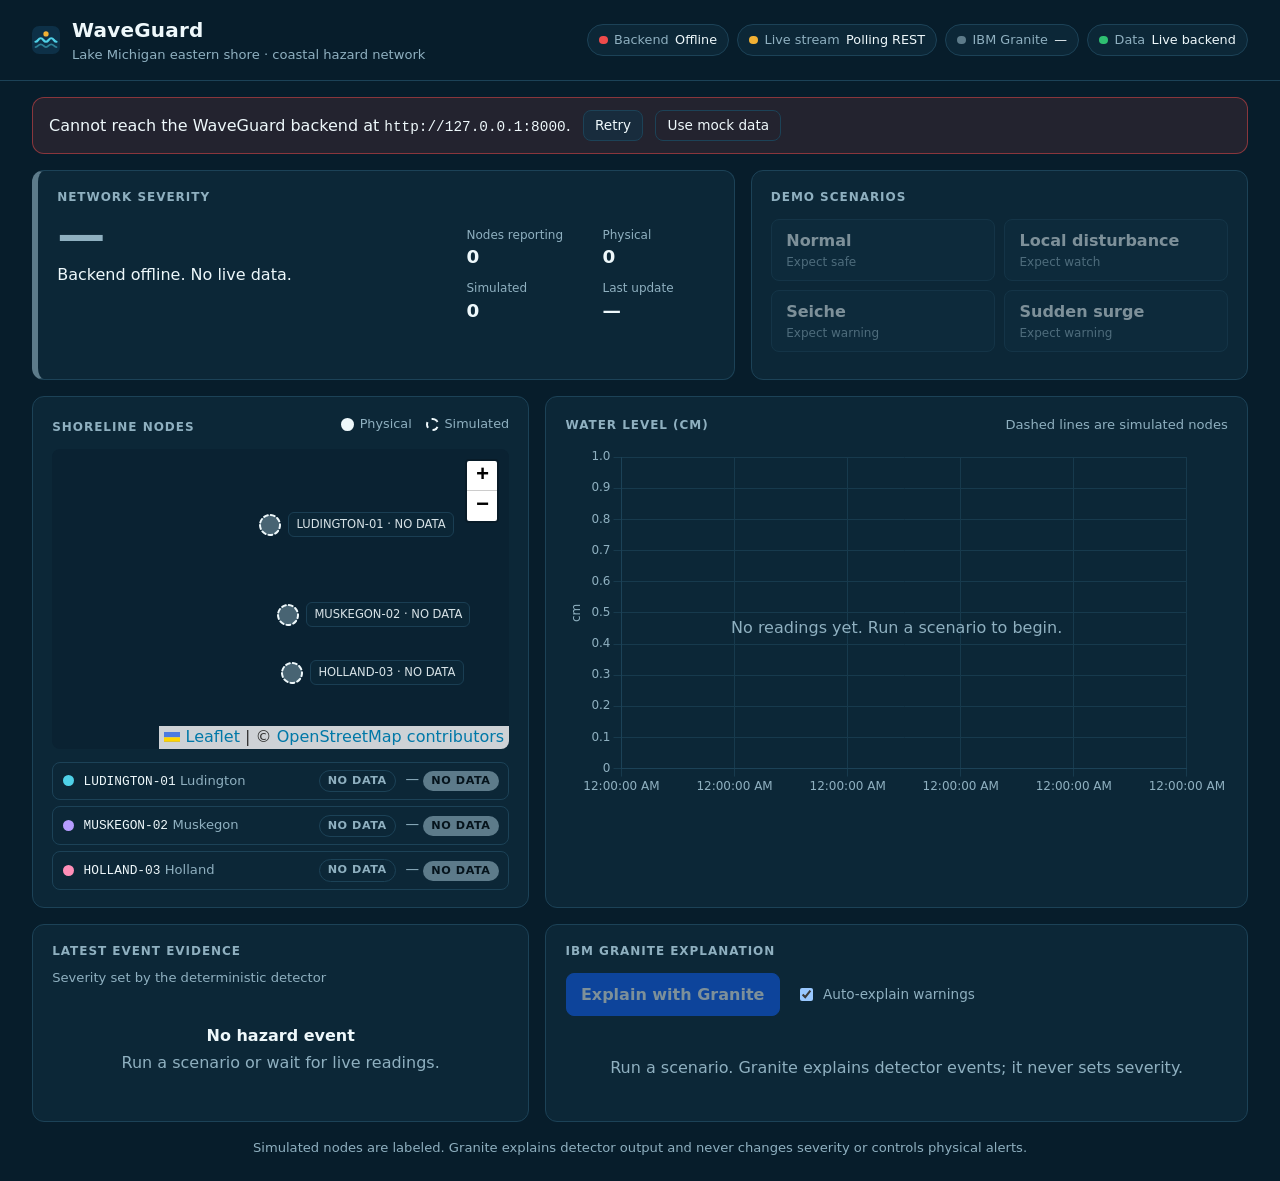
==== commit e6af42dd: "Ground demo explanations and stabilize Arduino dashboard flow" ====
--- a/frontend/index.html
+++ b/frontend/index.html
@@ -6,7 +6,7 @@
     <title>WaveGuard Operations</title>
     <link rel="icon" href="assets/favicon.svg" type="image/svg+xml" />
     <link rel="stylesheet" href="assets/vendor/leaflet/leaflet.css" />
-    <link rel="stylesheet" href="styles.css" />
+    <link rel="stylesheet" href="styles.css?v=5" />
   </head>
   <body>
     <header class="topbar">
@@ -80,7 +80,7 @@
       <section class="panel chart-panel" aria-labelledby="chart-title">
         <div class="panel-head">
           <h2 id="chart-title" class="eyebrow">Water level (cm)</h2>
-          <span class="muted small">Dashed lines are simulated nodes</span>
+          <span class="muted small" id="chart-note">Dashed lines are simulated nodes</span>
         </div>
         <div class="chart-wrap">
           <canvas id="level-chart" aria-label="Live water level by node"></canvas>
@@ -118,9 +118,9 @@
 
     <script src="assets/vendor/chart.umd.min.js"></script>
     <script src="assets/vendor/leaflet/leaflet.js"></script>
-    <script src="map.js"></script>
+    <script src="map.js?v=5"></script>
     <script src="charts.js"></script>
-    <script src="mock.js"></script>
-    <script src="app.js"></script>
+    <script src="mock.js?v=5"></script>
+    <script src="app.js?v=5"></script>
   </body>
 </html>
--- a/frontend/styles.css
+++ b/frontend/styles.css
@@ -738,6 +738,15 @@
   justify-content: space-between;
 }
 
+.stale-note {
+  margin-bottom: 0.9rem;
+  padding: 0.55rem 0.8rem;
+  border-left: 3px solid var(--watch);
+  border-radius: 4px;
+  background: color-mix(in srgb, var(--watch) 8%, var(--panel));
+  font-size: 0.85rem;
+}
+
 .error-state {
   padding: 0.9rem 1rem;
   border: 1px solid color-mix(in srgb, var(--warning) 50%, transparent);
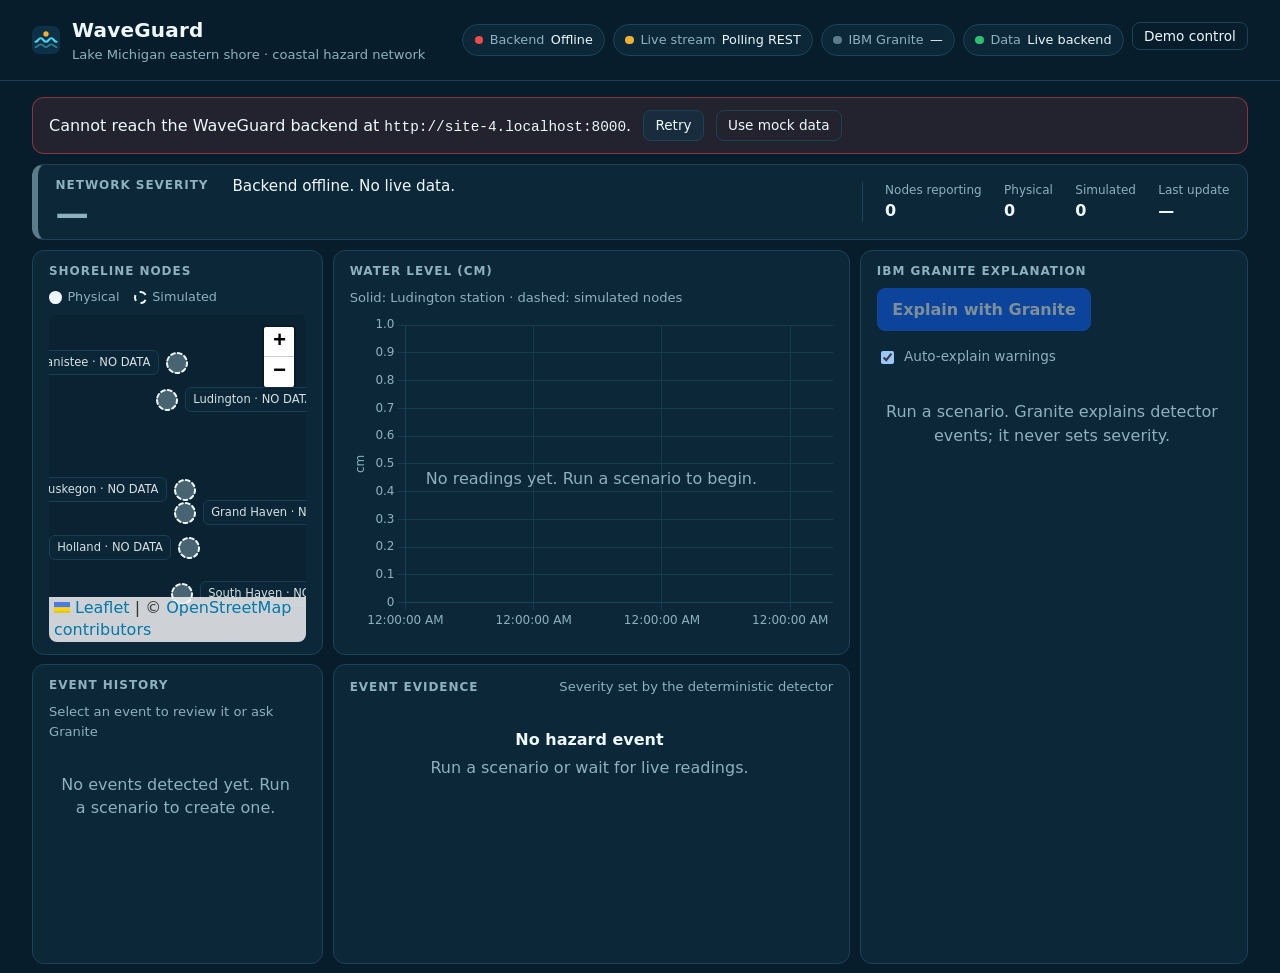
==== commit 5affd561: "Demo-ready dashboard, UNO Q node, NOAA replays and admin control Hardware (Arduino UNO Q) - Route Se" ====
--- a/frontend/index.html
+++ b/frontend/index.html
@@ -6,7 +6,7 @@
     <title>WaveGuard Operations</title>
     <link rel="icon" href="assets/favicon.svg" type="image/svg+xml" />
     <link rel="stylesheet" href="assets/vendor/leaflet/leaflet.css" />
-    <link rel="stylesheet" href="styles.css?v=5" />
+    <link rel="stylesheet" href="styles.css?v=17" />
   </head>
   <body>
     <header class="topbar">
@@ -22,6 +22,7 @@
         <li class="status" id="status-stream"><span class="dot"></span><span class="label">Live stream</span><span class="value">—</span></li>
         <li class="status" id="status-ibm"><span class="dot"></span><span class="label">IBM Granite</span><span class="value">—</span></li>
         <li class="status" id="status-mode"><span class="dot"></span><span class="label">Data</span><span class="value">—</span></li>
+        <li><a class="button small ghost" href="admin.html" target="wg-admin">Demo control</a></li>
       </ul>
     </header>
 
@@ -31,12 +32,13 @@
       <button type="button" class="button small ghost" id="use-mock">Use mock data</button>
     </div>
 
-    <main class="grid">
+    <main class="grid dashboard">
       <section class="panel summary" id="summary" aria-labelledby="summary-title" data-severity="unknown">
         <div class="summary-main">
           <h2 id="summary-title" class="eyebrow">Network severity</h2>
           <p class="severity-word" id="overall-severity">—</p>
           <p class="summary-text" id="summary-text">Waiting for readings…</p>
+          <ul class="summary-places" id="summary-places" aria-label="Affected locations"></ul>
         </div>
         <dl class="summary-stats">
           <div><dt>Nodes reporting</dt><dd id="stat-nodes">0</dd></div>
@@ -46,23 +48,19 @@
         </dl>
       </section>
 
-      <section class="panel scenarios" aria-labelledby="scenarios-title">
-        <h2 id="scenarios-title" class="eyebrow">Demo scenarios</h2>
-        <div class="scenario-buttons">
-          <button type="button" class="button scenario" data-scenario="normal">
-            <span class="scenario-name">Normal</span><span class="scenario-hint">Expect safe</span>
-          </button>
-          <button type="button" class="button scenario" data-scenario="local_disturbance">
-            <span class="scenario-name">Local disturbance</span><span class="scenario-hint">Expect watch</span>
-          </button>
-          <button type="button" class="button scenario" data-scenario="seiche">
-            <span class="scenario-name">Seiche</span><span class="scenario-hint">Expect warning</span>
-          </button>
-          <button type="button" class="button scenario" data-scenario="sudden_surge">
-            <span class="scenario-name">Sudden surge</span><span class="scenario-hint">Expect warning</span>
-          </button>
+      <section class="panel ibm-panel" aria-labelledby="ibm-title">
+        <div class="panel-head">
+          <h2 id="ibm-title" class="eyebrow">IBM Granite explanation</h2>
+          <span class="chip" id="ibm-model" hidden></span>
         </div>
-        <p class="muted small" id="scenario-status" role="status"></p>
+        <div class="ibm-controls">
+          <button type="button" class="button primary" id="explain-button" disabled>Explain with Granite</button>
+          <label class="toggle">
+            <input type="checkbox" id="auto-explain" checked />
+            <span>Auto-explain warnings</span>
+          </label>
+        </div>
+        <div id="ibm-body" aria-live="polite"></div>
       </section>
 
       <section class="panel map-panel" aria-labelledby="map-title">
@@ -90,25 +88,51 @@
 
       <section class="panel event-panel" id="event-panel" aria-labelledby="event-title" aria-live="polite">
         <div class="panel-head">
-          <h2 id="event-title" class="eyebrow">Latest event evidence</h2>
+          <h2 id="event-title" class="eyebrow">Event evidence</h2>
           <span class="muted small">Severity set by the deterministic detector</span>
         </div>
         <div id="event-body"></div>
       </section>
 
-      <section class="panel ibm-panel" aria-labelledby="ibm-title">
+      <section class="panel history-panel" aria-labelledby="history-title">
         <div class="panel-head">
-          <h2 id="ibm-title" class="eyebrow">IBM Granite explanation</h2>
-          <span class="chip" id="ibm-model" hidden></span>
+          <h2 id="history-title" class="eyebrow">Event history</h2>
+          <span class="muted small">Select an event to review it or ask Granite</span>
         </div>
-        <div class="ibm-controls">
-          <button type="button" class="button primary" id="explain-button" disabled>Explain with Granite</button>
-          <label class="toggle">
-            <input type="checkbox" id="auto-explain" checked />
-            <span>Auto-explain warnings</span>
+        <div id="history-body"></div>
+      </section>
+
+      <section class="panel scenarios" id="demo-panel" aria-labelledby="scenarios-title" hidden>
+        <div class="panel-head">
+          <h2 id="scenarios-title" class="eyebrow">Demo scenarios</h2>
+          <label class="location-picker">
+            <span title="Scenarios center here, and the physical alert board shows this location's status">Location</span>
+            <select id="scenario-location">
+              <option value="MANISTEE-06">Manistee</option>
+              <option value="LUDINGTON-01" selected>Ludington (physical sensor)</option>
+              <option value="MUSKEGON-02">Muskegon</option>
+              <option value="GRANDHAVEN-04">Grand Haven</option>
+              <option value="HOLLAND-03">Holland</option>
+              <option value="SOUTHHAVEN-05">South Haven</option>
+              <option value="">Whole shoreline</option>
+            </select>
           </label>
+          <p class="muted small scenario-status" id="scenario-status" role="status"></p>
         </div>
-        <div id="ibm-body" aria-live="polite"></div>
+        <div class="scenario-buttons">
+          <button type="button" class="button scenario" data-scenario="normal">
+            <span class="scenario-name">Normal</span><span class="scenario-hint">Expect safe</span>
+          </button>
+          <button type="button" class="button scenario" data-scenario="local_disturbance">
+            <span class="scenario-name">Local disturbance</span><span class="scenario-hint">Expect watch</span>
+          </button>
+          <button type="button" class="button scenario" data-scenario="seiche">
+            <span class="scenario-name">Seiche</span><span class="scenario-hint">Expect warning</span>
+          </button>
+          <button type="button" class="button scenario" data-scenario="sudden_surge">
+            <span class="scenario-name">Sudden surge</span><span class="scenario-hint">Expect warning</span>
+          </button>
+        </div>
       </section>
     </main>
 
@@ -118,9 +142,9 @@
 
     <script src="assets/vendor/chart.umd.min.js"></script>
     <script src="assets/vendor/leaflet/leaflet.js"></script>
-    <script src="map.js?v=5"></script>
-    <script src="charts.js"></script>
-    <script src="mock.js?v=5"></script>
-    <script src="app.js?v=5"></script>
+    <script src="map.js?v=17"></script>
+    <script src="charts.js?v=17"></script>
+    <script src="mock.js?v=17"></script>
+    <script src="app.js?v=17"></script>
   </body>
 </html>
--- a/frontend/styles.css
+++ b/frontend/styles.css
@@ -187,12 +187,13 @@
   margin-bottom: 0.8rem;
 }
 
+/* Top: severity + IBM. Middle: map + chart, evidence + history. Bottom: demo controls. */
 .summary {
+  grid-column: span 5;
+}
+
+.ibm-panel {
   grid-column: span 7;
-}
-
-.scenarios {
-  grid-column: span 5;
 }
 
 .map-panel {
@@ -207,17 +208,21 @@
   grid-column: span 5;
 }
 
-.ibm-panel {
+.history-panel {
   grid-column: span 7;
+}
+
+.scenarios {
+  grid-column: 1 / -1;
 }
 
 @media (max-width: 1100px) {
   .summary,
-  .scenarios,
+  .ibm-panel,
   .map-panel,
   .chart-panel,
   .event-panel,
-  .ibm-panel {
+  .history-panel {
     grid-column: 1 / -1;
   }
 }
@@ -226,7 +231,7 @@
 
 .summary {
   display: flex;
-  flex-wrap: wrap;
+  flex-direction: column;
   gap: 1.25rem;
   justify-content: space-between;
   border-left: 6px solid var(--sev, var(--unknown));
@@ -262,10 +267,17 @@
 
 .summary-stats {
   display: grid;
-  grid-template-columns: repeat(2, minmax(7rem, 1fr));
-  gap: 0.6rem 1.5rem;
+  grid-template-columns: repeat(4, minmax(0, 1fr));
+  gap: 0.6rem 1rem;
   margin: 0;
-  align-content: center;
+  padding-top: 1rem;
+  border-top: 1px solid var(--border);
+}
+
+@media (max-width: 640px) {
+  .summary-stats {
+    grid-template-columns: repeat(2, minmax(0, 1fr));
+  }
 }
 
 .summary-stats dt {
@@ -330,9 +342,18 @@
 
 .scenario-buttons {
   display: grid;
-  grid-template-columns: repeat(2, minmax(0, 1fr));
+  grid-template-columns: repeat(4, minmax(0, 1fr));
   gap: 0.6rem;
-  margin: 0.8rem 0 0.6rem;
+}
+
+@media (max-width: 900px) {
+  .scenario-buttons {
+    grid-template-columns: repeat(2, minmax(0, 1fr));
+  }
+}
+
+.scenarios .panel-head {
+  margin-bottom: 0.6rem;
 }
 
 .scenario {
@@ -527,9 +548,16 @@
 
 /* Chart */
 
+.chart-panel {
+  display: flex;
+  flex-direction: column;
+}
+
+/* Fill the chart panel so it matches the map column's height. */
 .chart-wrap {
   position: relative;
-  height: 360px;
+  flex: 1;
+  min-height: 360px;
 }
 
 .chart-empty {
@@ -690,18 +718,86 @@
   color: var(--muted);
 }
 
-.explanation .summary-copy {
-  font-size: 1.02rem;
-}
-
-.explanation ul,
-.explanation ol {
-  margin: 0;
-  padding-left: 1.2rem;
-}
-
-.explanation li + li {
-  margin-top: 0.25rem;
+.explain-lead {
+  padding: 0.85rem 1rem;
+  border-left: 4px solid #0f62fe;
+  border-radius: 4px 8px 8px 4px;
+  background: color-mix(in srgb, #0f62fe 10%, var(--panel));
+}
+
+.explain-lead p {
+  font-size: 1.08rem;
+  line-height: 1.5;
+}
+
+.explain-cards {
+  display: grid;
+  grid-template-columns: repeat(2, minmax(0, 1fr));
+  gap: 0.75rem;
+}
+
+@media (max-width: 640px) {
+  .explain-cards {
+    grid-template-columns: 1fr;
+  }
+}
+
+.explain-card {
+  padding: 0.85rem 1rem;
+  border: 1px solid var(--border);
+  border-radius: 8px;
+  background: var(--panel-raised);
+}
+
+.evidence-list,
+.action-list {
+  margin: 0.2rem 0 0;
+  padding: 0;
+  list-style: none;
+  font-size: 0.92rem;
+}
+
+.evidence-list li,
+.action-list li {
+  position: relative;
+  padding-left: 1.6rem;
+}
+
+.evidence-list li + li,
+.action-list li + li {
+  margin-top: 0.55rem;
+}
+
+.evidence-list li::before {
+  content: "";
+  position: absolute;
+  left: 0.3rem;
+  top: 0.55em;
+  width: 0.45rem;
+  height: 0.45rem;
+  border-radius: 50%;
+  background: var(--accent);
+}
+
+.action-list {
+  counter-reset: action;
+}
+
+.action-list li::before {
+  counter-increment: action;
+  content: counter(action);
+  position: absolute;
+  left: 0;
+  top: 0.05em;
+  width: 1.15rem;
+  height: 1.15rem;
+  border-radius: 50%;
+  background: #0f62fe;
+  color: #fff;
+  font-size: 0.7rem;
+  font-weight: 700;
+  line-height: 1.15rem;
+  text-align: center;
 }
 
 .columns {
@@ -721,13 +817,37 @@
 .public-warning {
   padding: 0.85rem 1rem;
   border: 1px solid color-mix(in srgb, var(--watch) 45%, transparent);
-  border-radius: 8px;
+  border-left: 4px solid var(--watch);
+  border-radius: 4px 8px 8px 4px;
   background: color-mix(in srgb, var(--watch) 8%, var(--panel));
 }
 
+.public-warning-head {
+  display: flex;
+  gap: 0.5rem;
+  align-items: center;
+}
+
+.public-warning-head h3 {
+  margin: 0;
+  color: var(--watch);
+}
+
+.public-warning-head .badge {
+  margin-left: auto;
+}
+
+.warning-icon {
+  width: 1.1rem;
+  height: 1.1rem;
+  color: var(--watch);
+  flex: none;
+}
+
 .public-warning blockquote {
-  margin: 0.4rem 0 0.6rem;
-  font-size: 1rem;
+  margin: 0.6rem 0 0.75rem;
+  font-size: 1.05rem;
+  line-height: 1.5;
 }
 
 .public-warning-foot {
@@ -805,3 +925,453 @@
     transition: none !important;
   }
 }
+
+/* Event history */
+
+.history-table {
+  width: 100%;
+  border-collapse: collapse;
+  font-size: 0.85rem;
+}
+
+.history-table th {
+  padding: 0 0.6rem 0.4rem;
+  text-align: left;
+  font-size: 0.72rem;
+  font-weight: 600;
+  letter-spacing: 0.05em;
+  text-transform: uppercase;
+  color: var(--muted);
+}
+
+.history-table td {
+  padding: 0.45rem 0.6rem;
+  border-top: 1px solid var(--border);
+  font-variant-numeric: tabular-nums;
+}
+
+.history-table tbody tr {
+  cursor: pointer;
+}
+
+.history-table tbody tr:hover,
+.history-table tbody tr:focus-visible {
+  background: var(--panel-raised);
+  outline: none;
+}
+
+.history-table tbody tr.selected {
+  background: color-mix(in srgb, var(--accent) 12%, var(--panel));
+}
+
+.history-table .repeat {
+  margin-left: 0.35rem;
+  color: var(--muted);
+}
+
+.history-scroll {
+  max-height: 320px;
+  overflow-y: auto;
+}
+
+/* Scenario location */
+
+.location-picker {
+  display: inline-flex;
+  gap: 0.5rem;
+  align-items: center;
+  font-size: 0.85rem;
+  color: var(--muted);
+}
+
+.location-picker select {
+  font: inherit;
+  color: var(--text);
+  background: var(--panel-raised);
+  border: 1px solid var(--border);
+  border-radius: 8px;
+  padding: 0.35rem 0.6rem;
+}
+
+.location-picker select:focus-visible {
+  outline: 2px solid var(--accent);
+  outline-offset: 2px;
+}
+
+.scenario-status {
+  margin-left: auto;
+}
+
+.node-row.selectable {
+  cursor: pointer;
+}
+
+.node-row.selectable:hover {
+  border-color: var(--accent);
+}
+
+.panel[hidden] {
+  display: none;
+}
+
+.node-row.chosen {
+  border-color: var(--accent);
+  background: color-mix(in srgb, var(--accent) 10%, var(--panel));
+}
+
+/* Admin (demo control) page */
+
+.admin-grid {
+  max-width: 72rem;
+}
+
+.admin-location,
+.admin-scenarios,
+.admin-log {
+  grid-column: 1 / -1;
+}
+
+.admin-picker {
+  display: grid;
+  gap: 0.4rem;
+  margin-top: 0.6rem;
+}
+
+.admin-picker select {
+  max-width: 24rem;
+  font-size: 1rem;
+  padding: 0.55rem 0.7rem;
+}
+
+.admin-board {
+  margin-top: 0.9rem;
+  padding: 0.6rem 0.85rem;
+  border-left: 4px solid var(--unknown);
+  border-radius: 4px;
+  background: var(--panel-raised);
+  font-weight: 600;
+}
+
+.admin-board[data-severity="safe"] {
+  border-color: var(--safe);
+}
+
+.admin-board[data-severity="watch"] {
+  border-color: var(--watch);
+}
+
+.admin-board[data-severity="warning"] {
+  border-color: var(--warning);
+}
+
+.admin-scenarios .scenario {
+  padding: 1rem;
+}
+
+.admin-scenarios .scenario-name {
+  font-size: 1.05rem;
+}
+
+.admin-log-list {
+  margin: 0.6rem 0 0;
+  padding-left: 1.2rem;
+  font-family: var(--mono);
+  font-size: 0.8rem;
+}
+
+.admin-log-list li + li {
+  margin-top: 0.3rem;
+}
+
+.status-list a.button {
+  text-decoration: none;
+}
+
+.admin-log-list li.muted {
+  margin-left: -1.2rem;
+  list-style: none;
+}
+
+/* Severity box: status centered, affected towns, stats along the bottom */
+
+.summary-main {
+  flex: 1;
+  display: flex;
+  flex-direction: column;
+  justify-content: center;
+}
+
+.summary-places {
+  display: flex;
+  flex-wrap: wrap;
+  gap: 0.5rem;
+  margin: 1rem 0 0;
+  padding: 0;
+  list-style: none;
+}
+
+.summary-places:empty {
+  display: none;
+}
+
+.place {
+  display: grid;
+  padding: 0.5rem 0.8rem;
+  border: 1px solid var(--border);
+  border-left: 4px solid var(--unknown);
+  border-radius: 4px 8px 8px 4px;
+  background: var(--panel-raised);
+}
+
+.place.watch {
+  border-left-color: var(--watch);
+}
+
+.place.warning {
+  border-left-color: var(--warning);
+}
+
+.place-name {
+  font-size: 1.05rem;
+  font-weight: 650;
+}
+
+.place-id {
+  font-family: var(--mono);
+  font-size: 0.72rem;
+  color: var(--muted);
+}
+
+/* The severity box now shares the Granite panel's height: give the status more presence. */
+.summary .severity-word {
+  font-size: clamp(2.5rem, 5vw, 4.25rem);
+}
+
+.summary .summary-text {
+  font-size: 1.1rem;
+}
+
+/* ---------- One-screen "control room" layout ----------
+   A status strip across the top; map, chart and Granite side by side below it.
+   Every panel is clipped to its grid cell and scrolls inside itself, so a long
+   Granite explanation can never push the chart or map off screen. */
+
+@media (min-width: 1100px) and (min-height: 600px) {
+  .dashboard {
+    max-width: none;
+    height: calc(100vh - 81px);
+    padding-top: 0.6rem;
+    padding-bottom: 0.6rem;
+    gap: 0.6rem;
+    grid-template-columns: minmax(260px, 0.9fr) minmax(0, 1.6fr) minmax(330px, 1.2fr);
+    grid-template-rows: auto minmax(0, 1.35fr) minmax(0, 1fr);
+    grid-template-areas:
+      "status  status   status"
+      "map     chart    ibm"
+      "history evidence ibm";
+  }
+
+  .dashboard > .panel {
+    grid-column: auto;
+    min-height: 0;
+    overflow: hidden;
+    display: flex;
+    flex-direction: column;
+    padding: 0.75rem 1rem;
+  }
+
+  .dashboard .panel-head {
+    margin-bottom: 0.5rem;
+  }
+
+  .dashboard .summary { grid-area: status; }
+  .dashboard .map-panel { grid-area: map; }
+  .dashboard .chart-panel { grid-area: chart; }
+  .dashboard .ibm-panel { grid-area: ibm; }
+  .dashboard .history-panel { grid-area: history; }
+  .dashboard .event-panel { grid-area: evidence; }
+  .dashboard .scenarios { display: none; }
+
+  /* Status strip: severity | what is happening + towns | node counts */
+  .dashboard .summary {
+    flex-direction: row;
+    align-items: center;
+    gap: 1.5rem;
+    padding: 0.6rem 1.1rem;
+  }
+
+  .dashboard .summary-main {
+    flex: 1;
+    min-width: 0;
+    display: grid;
+    grid-template-columns: max-content minmax(0, 1fr);
+    grid-template-areas:
+      "label text"
+      "word  places";
+    column-gap: 1.5rem;
+    align-items: center;
+  }
+
+  .dashboard .summary-main .eyebrow { grid-area: label; }
+
+  .dashboard .summary .severity-word {
+    grid-area: word;
+    margin: 0;
+    font-size: clamp(1.8rem, 2.6vw, 2.6rem);
+  }
+
+  .dashboard .summary .summary-text {
+    grid-area: text;
+    max-width: none;
+    font-size: 0.95rem;
+    white-space: nowrap;
+    overflow: hidden;
+    text-overflow: ellipsis;
+  }
+
+  .dashboard .summary-places {
+    grid-area: places;
+    margin: 0.3rem 0 0;
+    gap: 0.4rem;
+  }
+
+  .dashboard .summary-places:empty {
+    display: block;
+  }
+
+  .dashboard .place {
+    display: flex;
+    gap: 0.5rem;
+    align-items: baseline;
+    padding: 0.25rem 0.6rem;
+  }
+
+  .dashboard .place-name {
+    font-size: 0.95rem;
+  }
+
+  .dashboard .summary-stats {
+    flex: none;
+    grid-template-columns: repeat(4, max-content);
+    gap: 0.2rem 1.4rem;
+    padding: 0 0 0 1.4rem;
+    border-top: 0;
+    border-left: 1px solid var(--border);
+  }
+
+  .dashboard .summary-stats dd {
+    font-size: 1rem;
+  }
+
+  /* Map fills its cell; node states are on the map and in the status strip. */
+  .dashboard .map {
+    flex: 1;
+    height: auto;
+    min-height: 120px;
+  }
+
+  .dashboard .node-list {
+    display: none;
+  }
+
+  .dashboard .chart-wrap {
+    min-height: 0;
+  }
+
+  /* Long content scrolls inside its own panel */
+  .dashboard #ibm-body,
+  .dashboard #history-body,
+  .dashboard #event-body {
+    flex: 1;
+    min-height: 0;
+    overflow-y: auto;
+    padding-right: 0.25rem;
+  }
+
+  .dashboard .history-scroll {
+    max-height: none;
+  }
+
+  .dashboard .ibm-controls {
+    margin-bottom: 0.6rem;
+  }
+
+  .dashboard .explain-cards {
+    grid-template-columns: 1fr;
+  }
+
+  /* Evidence: compact, four metrics in a row */
+  .dashboard .event-header {
+    margin-bottom: 0.5rem;
+  }
+
+  .dashboard .metrics {
+    grid-template-columns: repeat(4, minmax(0, 1fr));
+    gap: 0.5rem;
+    margin-bottom: 0.5rem;
+  }
+
+  .dashboard .metric {
+    padding: 0.4rem 0.6rem;
+  }
+
+  .dashboard .metric dd {
+    font-size: 1rem;
+  }
+
+  .dashboard .meter {
+    display: none;
+  }
+
+  .footer {
+    display: none;
+  }
+}
+
+/* Shorter windows: history steps aside so the map gets the whole left column. */
+@media (min-width: 1100px) and (min-height: 600px) and (max-height: 820px) {
+  .dashboard {
+    grid-template-rows: auto minmax(0, 1fr) minmax(0, 0.7fr);
+    grid-template-areas:
+      "status status   status"
+      "map    chart    ibm"
+      "map    evidence ibm";
+  }
+
+  .dashboard .history-panel {
+    display: none;
+  }
+
+  .dashboard .affected,
+  .dashboard .event-meta,
+  .dashboard .event-panel .eyebrow {
+    display: none;
+  }
+}
+
+/* Admin: five modes and the live sensor panel */
+.admin-scenarios .scenario-buttons {
+  grid-template-columns: repeat(5, minmax(0, 1fr));
+}
+
+@media (max-width: 900px) {
+  .admin-scenarios .scenario-buttons {
+    grid-template-columns: repeat(2, minmax(0, 1fr));
+  }
+}
+
+.scenario.manual {
+  border-style: dashed;
+}
+
+.admin-sensor {
+  grid-column: 1 / -1;
+}
+
+.admin-calibrate {
+  display: flex;
+  flex-wrap: wrap;
+  gap: 0.8rem;
+  align-items: center;
+  margin-top: 0.8rem;
+}
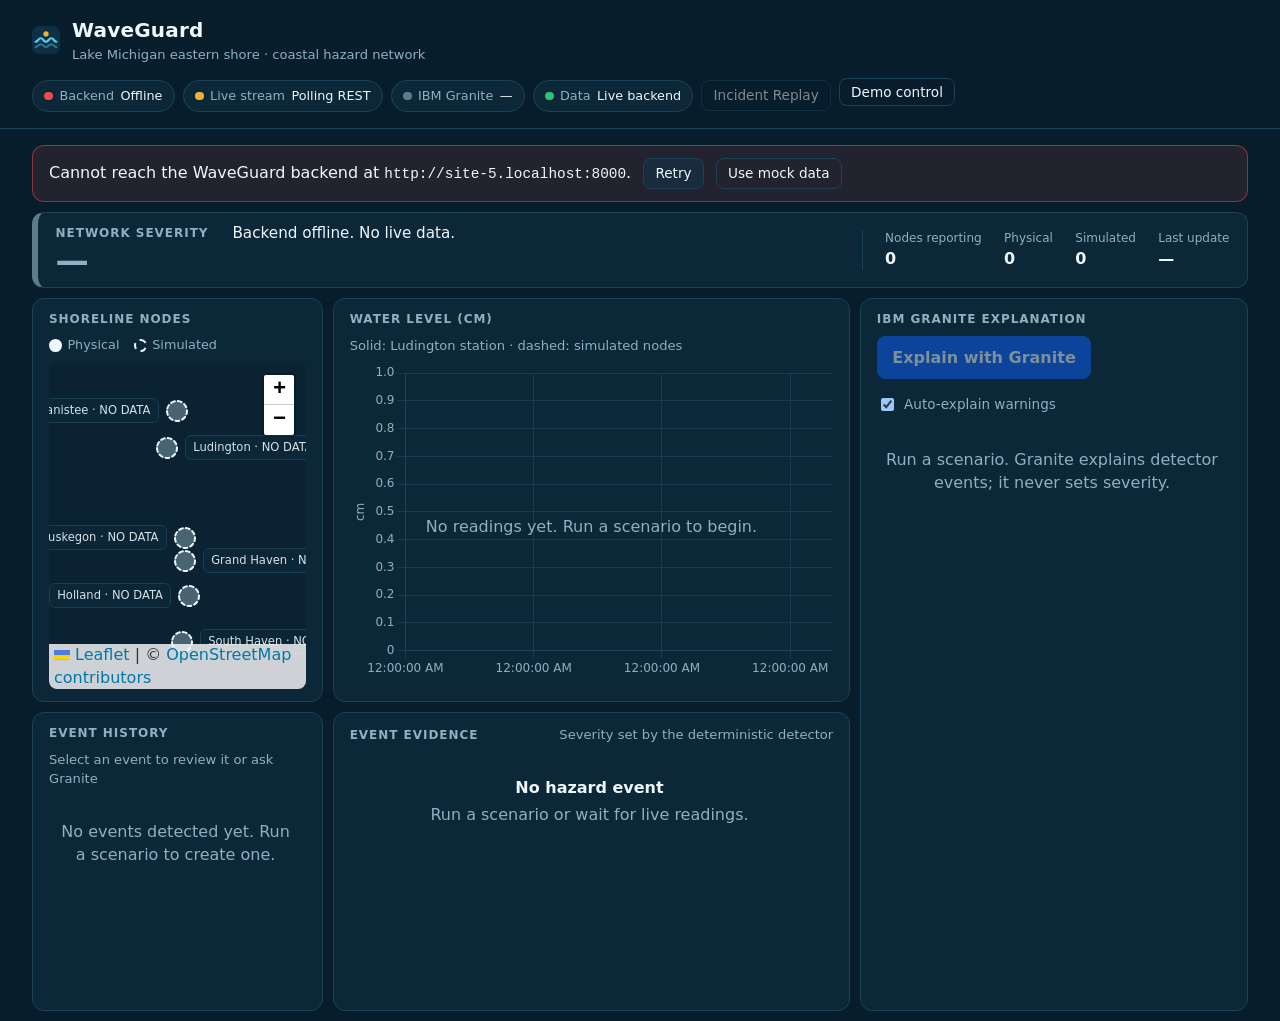
==== commit a4548e2b: "Add Tiger Data incident replay and mixed-source demo trigger" ====
--- a/frontend/index.html
+++ b/frontend/index.html
@@ -6,7 +6,7 @@
     <title>WaveGuard Operations</title>
     <link rel="icon" href="assets/favicon.svg" type="image/svg+xml" />
     <link rel="stylesheet" href="assets/vendor/leaflet/leaflet.css" />
-    <link rel="stylesheet" href="styles.css?v=17" />
+    <link rel="stylesheet" href="styles.css?v=19" />
   </head>
   <body>
     <header class="topbar">
@@ -22,6 +22,7 @@
         <li class="status" id="status-stream"><span class="dot"></span><span class="label">Live stream</span><span class="value">—</span></li>
         <li class="status" id="status-ibm"><span class="dot"></span><span class="label">IBM Granite</span><span class="value">—</span></li>
         <li class="status" id="status-mode"><span class="dot"></span><span class="label">Data</span><span class="value">—</span></li>
+        <li><button type="button" class="button small ghost" id="open-replay-history" disabled>Incident Replay</button></li>
         <li><a class="button small ghost" href="admin.html" target="wg-admin">Demo control</a></li>
       </ul>
     </header>
@@ -94,6 +95,17 @@
         <div id="event-body"></div>
       </section>
 
+      <section class="panel replay-panel" id="replay-panel" role="dialog" aria-modal="true" aria-labelledby="replay-title" hidden>
+        <div class="panel-head">
+          <h2 id="replay-title" class="eyebrow">Incident Replay</h2>
+          <button type="button" class="button small ghost" id="close-replay">Close replay</button>
+        </div>
+        <div id="replay-body"><p class="empty-state">Select an event, then click Replay event.</p></div>
+        <div class="chart-wrap replay-chart-wrap" id="replay-chart-wrap" hidden>
+          <canvas id="replay-chart" aria-label="Saved incident readings by node"></canvas>
+        </div>
+      </section>
+
       <section class="panel history-panel" aria-labelledby="history-title">
         <div class="panel-head">
           <h2 id="history-title" class="eyebrow">Event history</h2>
@@ -143,8 +155,8 @@
     <script src="assets/vendor/chart.umd.min.js"></script>
     <script src="assets/vendor/leaflet/leaflet.js"></script>
     <script src="map.js?v=17"></script>
-    <script src="charts.js?v=17"></script>
+    <script src="charts.js?v=19"></script>
     <script src="mock.js?v=17"></script>
-    <script src="app.js?v=17"></script>
+    <script src="app.js?v=19"></script>
   </body>
 </html>
--- a/frontend/styles.css
+++ b/frontend/styles.css
@@ -1375,3 +1375,31 @@
   align-items: center;
   margin-top: 0.8rem;
 }
+/* Incident replay remains separate from the continuously updating live chart. */
+.dashboard > .replay-panel {
+  position: fixed;
+  z-index: 1000;
+  top: 5vh;
+  left: 50%;
+  transform: translateX(-50%);
+  width: min(1100px, 94vw);
+  max-height: 90vh;
+  overflow-y: auto;
+  display: block;
+  padding: 1.2rem;
+  box-shadow: 0 0 0 100vmax rgb(0 0 0 / 72%);
+}
+.dashboard > .replay-panel[hidden] { display: none !important; }
+.replay-open { margin-top: 1rem; }
+.replay-chart-wrap { height: 260px; margin-top: 1rem; }
+.replay-topline, .replay-controls { display: flex; align-items: center; gap: .8rem; flex-wrap: wrap; }
+.replay-topline { justify-content: space-between; }
+.replay-picker { display: flex; align-items: center; gap: .5rem; margin: .7rem 0; font-size: .86rem; }
+.replay-picker select { flex: 1; min-width: 0; padding: .45rem; color: var(--text); background: var(--panel); border: 1px solid var(--border); border-radius: .4rem; }
+.replay-controls { margin: .8rem 0; }
+.replay-controls input[type="range"] { flex: 1; min-width: 160px; accent-color: #4fd1e8; }
+.replay-reason { padding: .8rem 1rem; border-left: 3px solid #4fd1e8; background: #102d3d; }
+.replay-nodes { display: grid; grid-template-columns: repeat(auto-fit, minmax(220px, 1fr)); gap: .6rem; margin-top: 1rem; }
+.replay-node { display: flex; flex-wrap: wrap; align-items: center; gap: .35rem .6rem; padding: .65rem; border: 1px solid #1c4257; border-radius: .5rem; }
+.replay-node.is-affected { border-color: #4fd1e8; }
+.replay-node strong { width: 100%; }
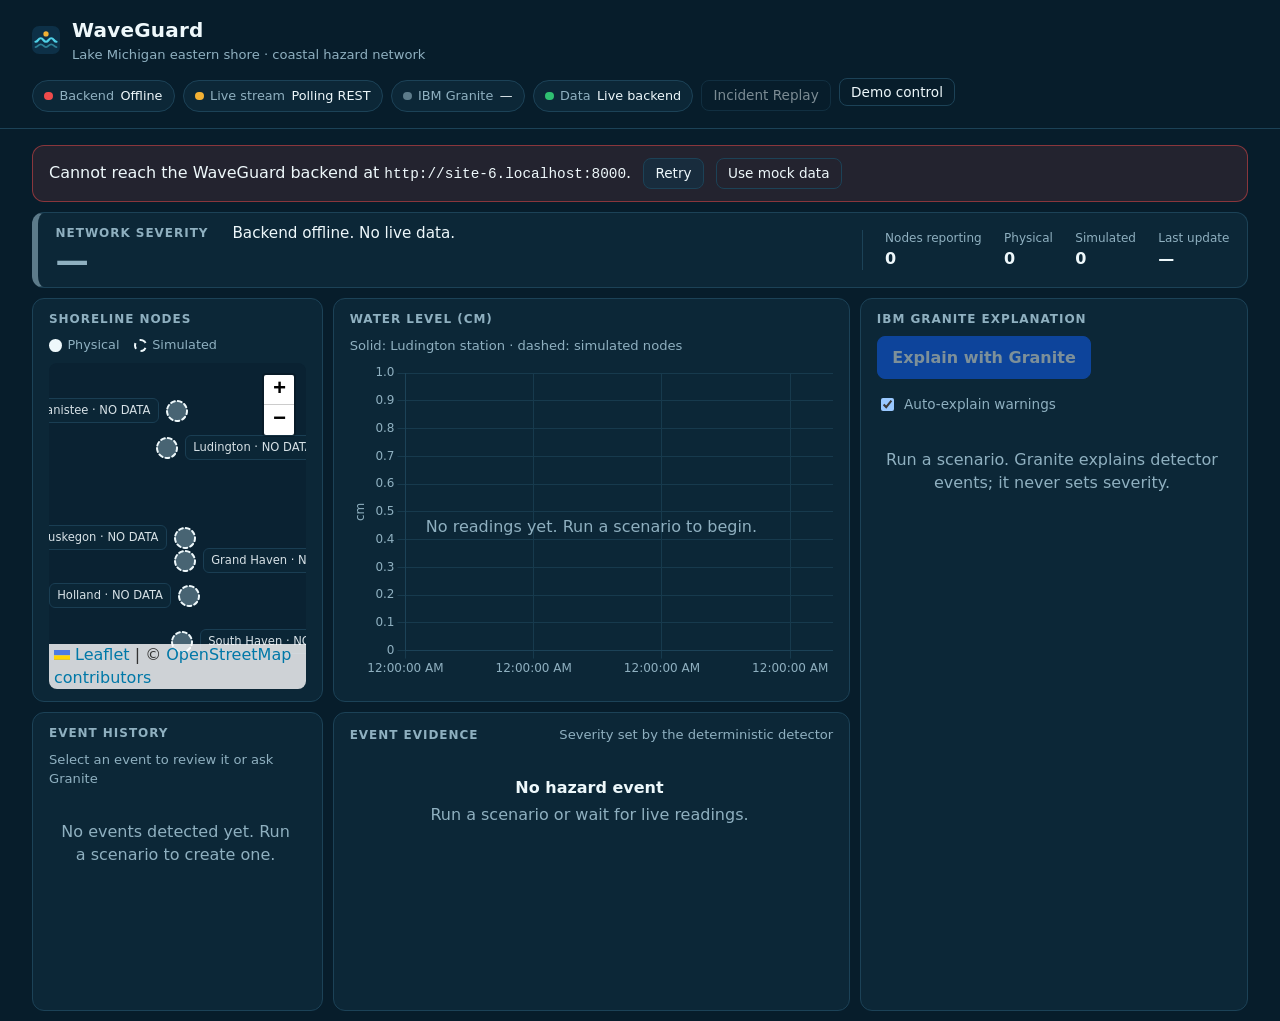
==== commit fb4d41ee: "Fast Tiger Data writes, raw sensor view, phone access on any network - Save live readings to Tiger D" ====
--- a/frontend/index.html
+++ b/frontend/index.html
@@ -6,7 +6,7 @@
     <title>WaveGuard Operations</title>
     <link rel="icon" href="assets/favicon.svg" type="image/svg+xml" />
     <link rel="stylesheet" href="assets/vendor/leaflet/leaflet.css" />
-    <link rel="stylesheet" href="styles.css?v=19" />
+    <link rel="stylesheet" href="styles.css?v=20" />
   </head>
   <body>
     <header class="topbar">
@@ -154,9 +154,9 @@
 
     <script src="assets/vendor/chart.umd.min.js"></script>
     <script src="assets/vendor/leaflet/leaflet.js"></script>
-    <script src="map.js?v=17"></script>
-    <script src="charts.js?v=19"></script>
-    <script src="mock.js?v=17"></script>
-    <script src="app.js?v=19"></script>
+    <script src="map.js?v=20"></script>
+    <script src="charts.js?v=20"></script>
+    <script src="mock.js?v=20"></script>
+    <script src="app.js?v=20"></script>
   </body>
 </html>
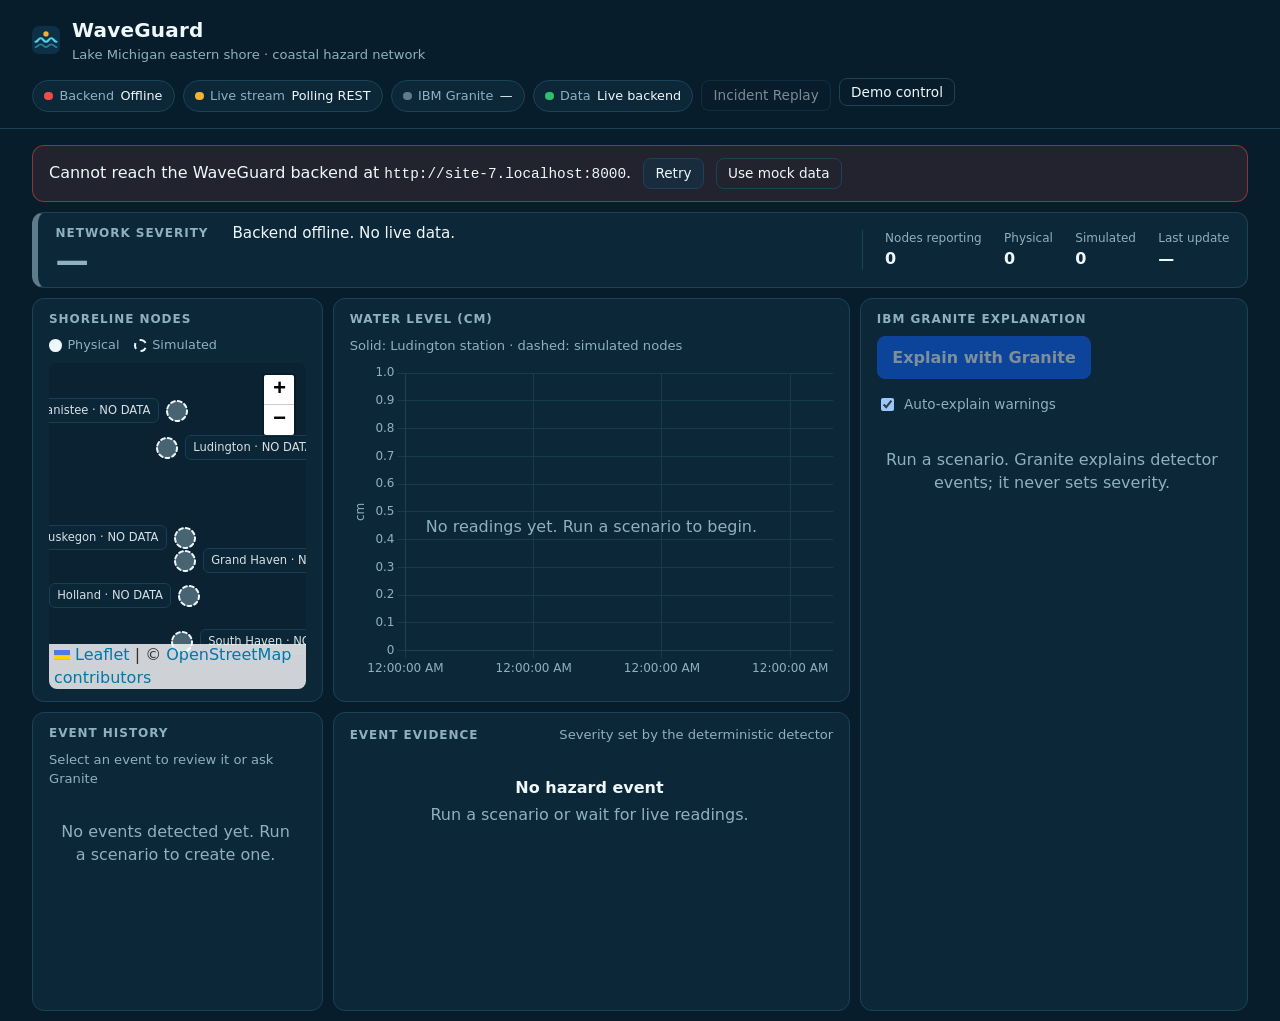
==== commit 59f5e343: "Label event node sources only while the event is live A node's source can change after an event (sce" ====
--- a/frontend/index.html
+++ b/frontend/index.html
@@ -6,7 +6,7 @@
     <title>WaveGuard Operations</title>
     <link rel="icon" href="assets/favicon.svg" type="image/svg+xml" />
     <link rel="stylesheet" href="assets/vendor/leaflet/leaflet.css" />
-    <link rel="stylesheet" href="styles.css?v=20" />
+    <link rel="stylesheet" href="styles.css?v=21" />
   </head>
   <body>
     <header class="topbar">
@@ -154,9 +154,9 @@
 
     <script src="assets/vendor/chart.umd.min.js"></script>
     <script src="assets/vendor/leaflet/leaflet.js"></script>
-    <script src="map.js?v=20"></script>
-    <script src="charts.js?v=20"></script>
-    <script src="mock.js?v=20"></script>
-    <script src="app.js?v=20"></script>
+    <script src="map.js?v=21"></script>
+    <script src="charts.js?v=21"></script>
+    <script src="mock.js?v=21"></script>
+    <script src="app.js?v=21"></script>
   </body>
 </html>
